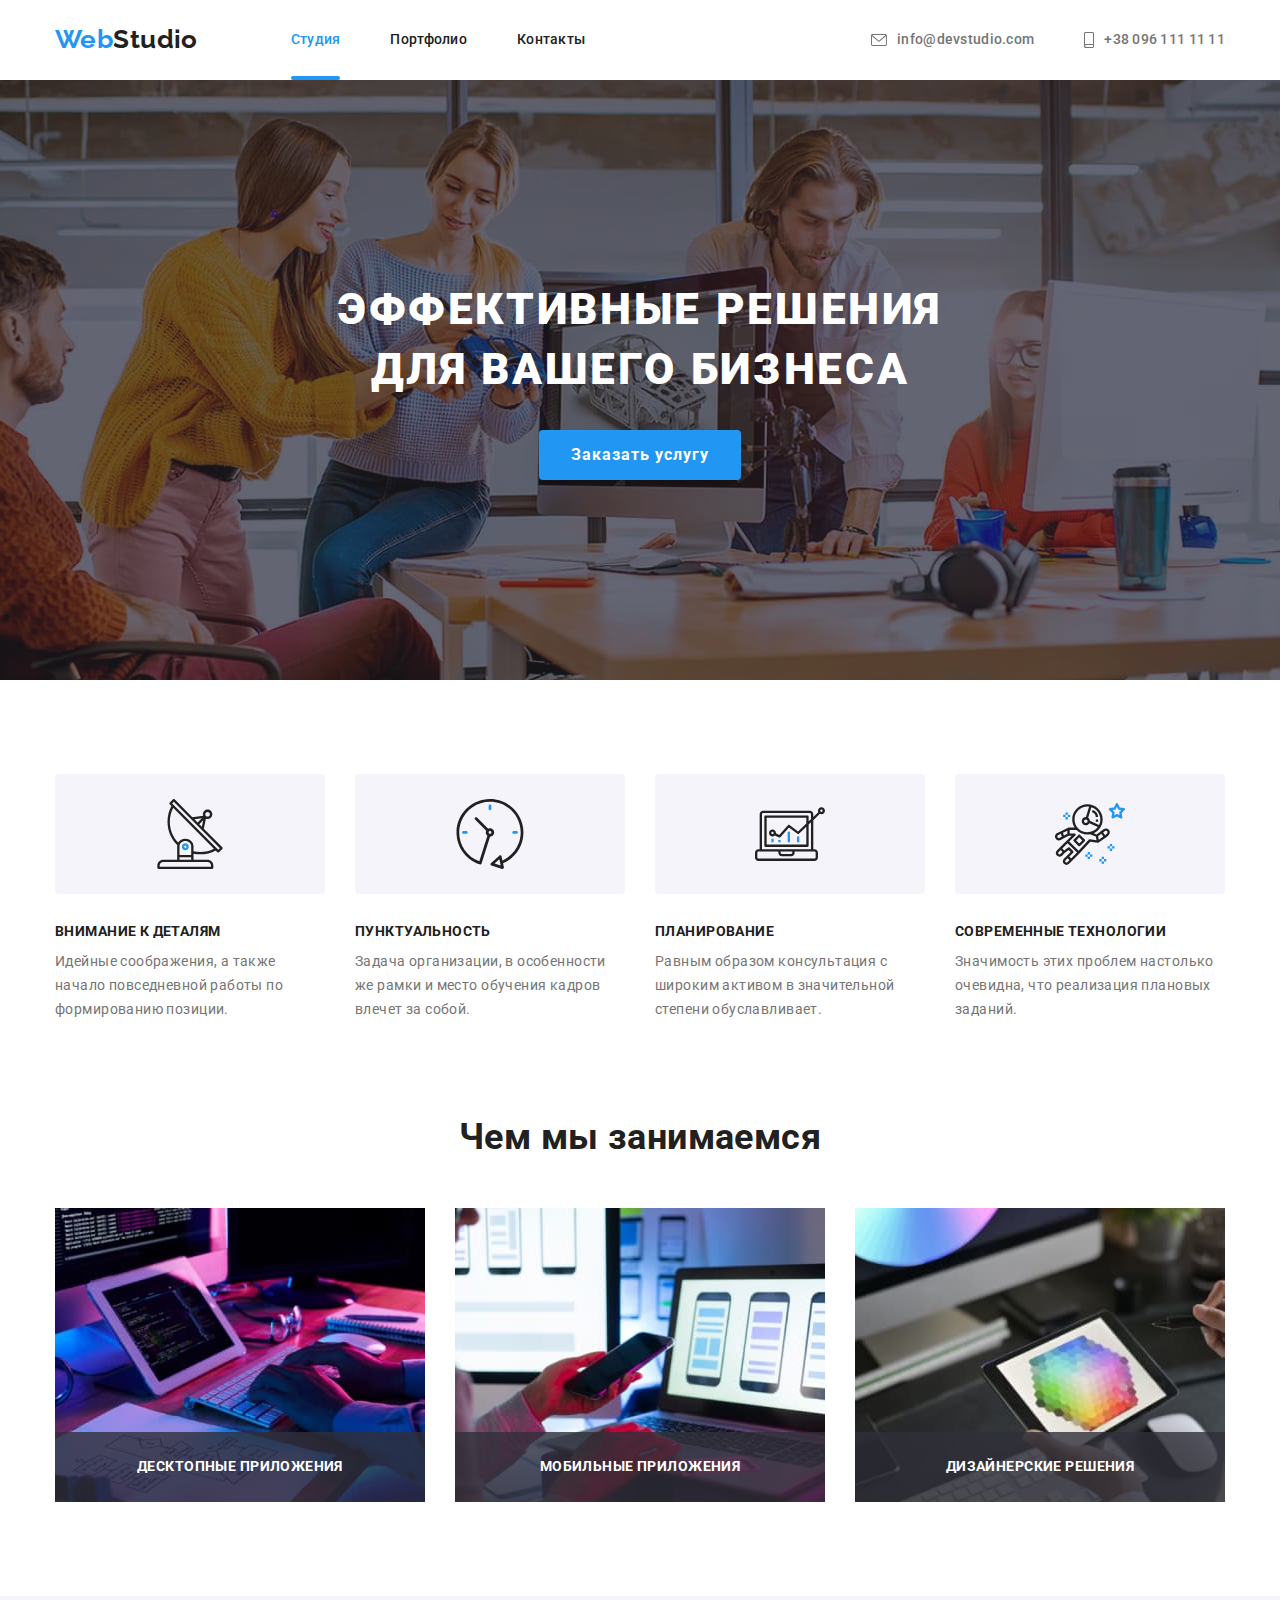
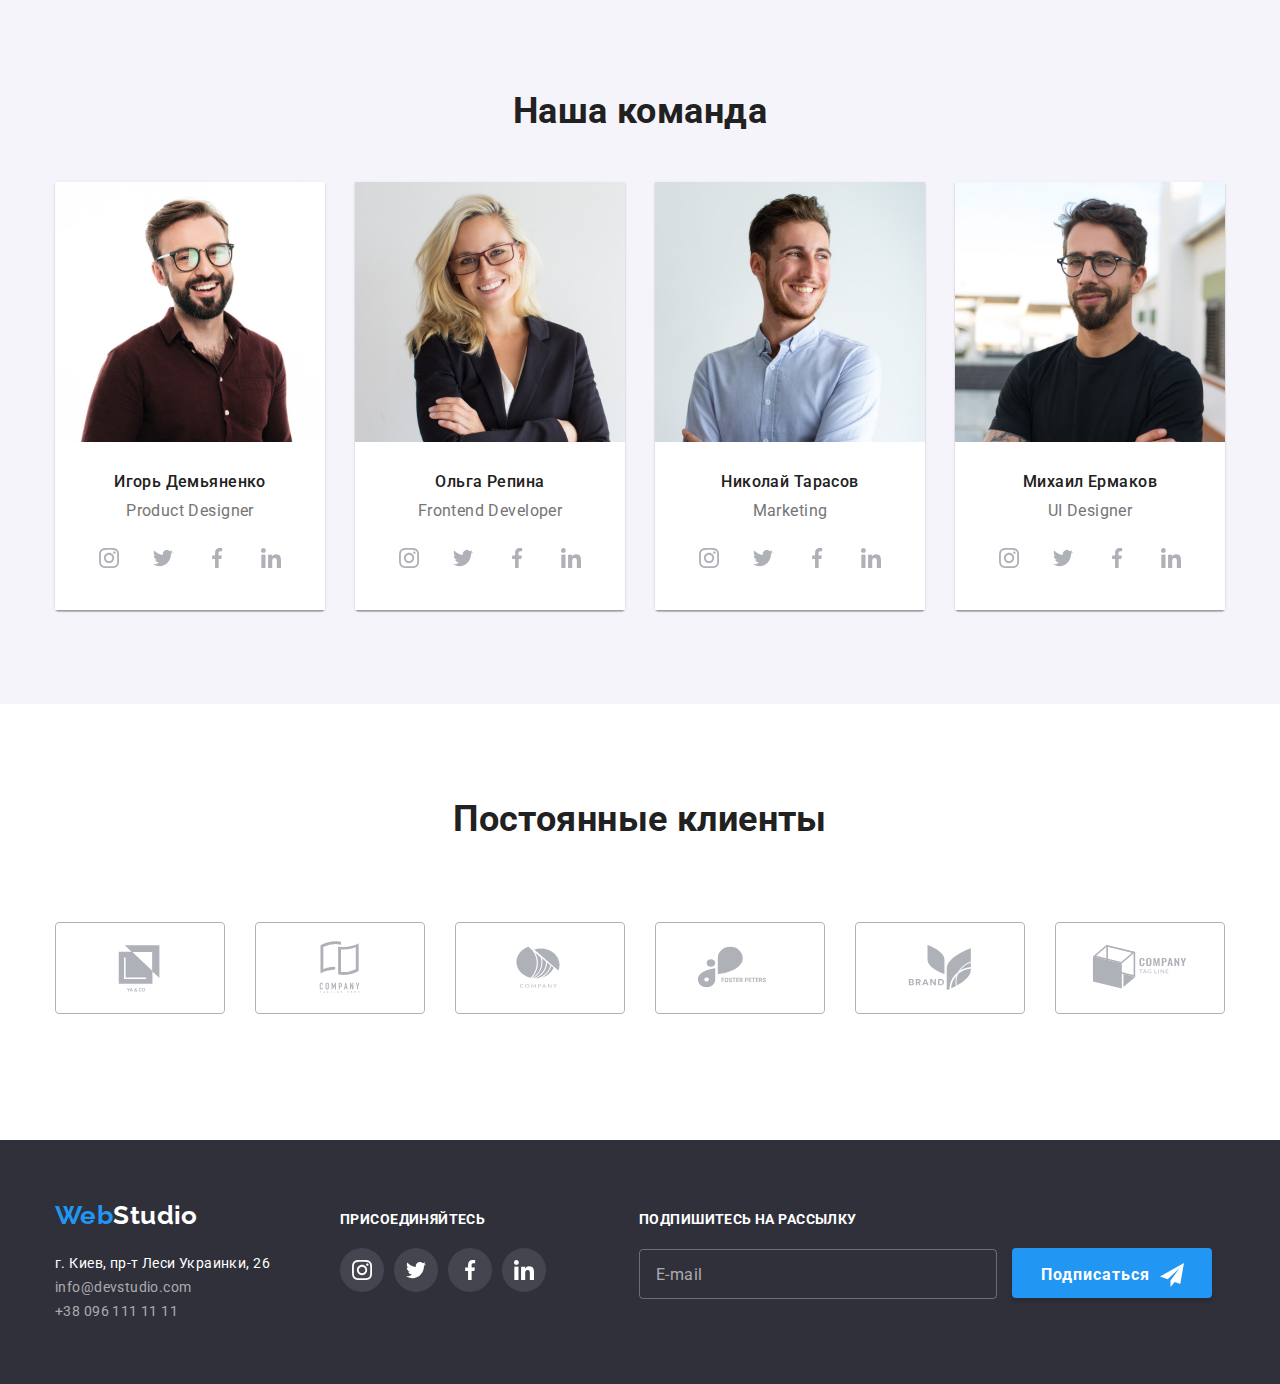
==== index.html @ dc1a28a5 "Initial commit" ====
<!DOCTYPE html>
<html lang="ru">
  <head>
    <meta charset="UTF-8" />
    <meta http-equiv="X-UA-Compatible" content="IE=edge" />
    <meta name="viewport" content="width=device-width, initial-scale=1.0" />
    <title>Главная страница WebStudio</title>
    <link rel="preconnect" href="https://fonts.googleapis.com" />
    <link rel="preconnect" href="https://fonts.gstatic.com" crossorigin />
    <link
      href="https://fonts.googleapis.com/css2?family=Raleway:wght@700&family=Roboto:wght@400;500;700;900&display=swap"
      rel="stylesheet"
    />
    <link
      rel="stylesheet"
      href="https://cdnjs.cloudflare.com/ajax/libs/modern-normalize/1.1.0/modern-normalize.min.css"
    />
    <link rel="stylesheet" href="./css/styles.css" />
  </head>

  <body>
    <!--Шапка -->
    <header class="section-header">
      <div class="container header">
        <a class="logo link header" href="./index.html" lang="en">
          Web<span class="studio" lang="en">Studio</span>
        </a>
        <nav>
          <ul class="site-nav list">
            <li class="item"><a class="link current" href="">Студия</a></li>
            <li class="item"><a class="link next" href="./portfolio.html">Портфолио</a></li>
            <li class="item"><a class="link next" href="">Контакты</a></li>
          </ul>
        </nav>
        <ul class="contacts list">
          <li class="item contacts">
            <a class="contacts link" href="malito:info@devstudio.com">
              <svg class="icon-envelope" width="16" height="12">
                <use href="./images/webstudio/symbol-defs.svg#icon-envelope"></use></svg
              >info@devstudio.com
            </a>
          </li>
          <li class="item contacts">
            <a class="contacts link" href="tel:+380961111111"
              ><svg class="icon-smartphone" width="10" height="16">
                <use href="./images/webstudio/symbol-defs.svg#icon-smartphone"></use>
              </svg>
              +38 096 111 11 11</a
            >
          </li>
        </ul>
      </div>
    </header>
    <main>
      <!--Эффективные решения для вашего бизнеса-->
      <section class="section hero">
        <h1 class="hero-title">
          Эффективные решения<br />
          для вашего бизнеса
        </h1>
        <button class="button primary" type="button" data-modal-open>Заказать услугу</button>
      </section>
      <!--Наши преимущества-->
      <section class="section benefits">
        <div class="container">
          <h2 class="title-never">Наши преимущества</h2>
          <ul class="list benefits">
            <li class="item benefits">
              <div class="icon-background">
                <svg width="70" height="70">
                  <use href="./images/webstudio/symbol-defs.svg#icon-antenna"></use>
                </svg>
              </div>
              <h3 class="title-benefits">Внимание к деталям</h3>
              <p>
                Идейные соображения, а также начало повседневной работы по формированию позиции.
              </p>
            </li>
            <li class="item benefits">
              <div class="icon-background">
                <svg width="70" height="70">
                  <use href="./images/webstudio/symbol-defs.svg#icon-clock"></use>
                </svg>
              </div>
              <h3 class="title-benefits">Пунктуальность</h3>
              <p>
                Задача организации, в особенности же рамки и место обучения кадров влечет за собой.
              </p>
            </li>
            <li class="item benefits">
              <div class="icon-background">
                <svg width="70" height="70">
                  <use href="./images/webstudio/symbol-defs.svg#icon-diagram"></use>
                </svg>
              </div>
              <h3 class="title-benefits">Планирование</h3>
              <p>
                Равным образом консультация с широким активом в значительной степени обуславливает.
              </p>
            </li>
            <li class="item benefits">
              <div class="icon-background">
                <svg width="70" height="70">
                  <use href="./images/webstudio/symbol-defs.svg#icon-astronaut"></use>
                </svg>
              </div>
              <h3 class="title-benefits">Современные технологии</h3>
              <p>Значимость этих проблем настолько очевидна, что реализация плановых заданий.</p>
            </li>
          </ul>
        </div>
      </section>
      <!--Чем мы занимаемся-->
      <section class="section work">
        <div class="container">
          <h2 class="title work">Чем мы занимаемся</h2>
          <ul class="list work">
            <li class="item work">
              <img class="image" src="./images/webstudio/work1.jpg" alt="Верстка" width="370" />
              <div class="title-thumb">
                <h3 class="title image">Десктопные приложения</h3>
              </div>
            </li>
            <li class="item work">
              <img class="image" src="./images/webstudio/work2.jpg" alt="Дизайн" width="370" />
              <div class="title-thumb">
                <h3 class="title image">Мобильные приложения</h3>
              </div>
            </li>
            <li class="item work">
              <img class="image" src="./images/webstudio/work3.jpg" alt="Оформление" width="370" />
              <div class="title-thumb">
                <h3 class="title image">Дизайнерские решения</h3>
              </div>
            </li>
          </ul>
        </div>
      </section>
      <!--Наша команда-->
      <section class="section team">
        <div class="container">
          <h2 class="title team">Наша команда</h2>
          <ul class="list team">
            <li class="item team">
              <img
                src="./images/webstudio/productd.jpg"
                class="img"
                alt="Дизайнер продукта"
                width="270"
              />
              <div class="conteiner-team">
                <h3 class="title name">Игорь Демьяненко</h3>
                <p class="text-team" lang="en">Product Designer</p>
                <ul class="social-list">
                  <li class="social-item">
                    <a href="" class="social link">
                      <svg class="social-icon" width="20" height="20">
                        <use href="./images/webstudio/symbol-defs.svg#icon-instagram"></use>
                      </svg>
                    </a>
                  </li>
                  <li class="social-item">
                    <a href="" class="social link">
                      <svg class="social-icon" width="20" height="20">
                        <use href="./images/webstudio/symbol-defs.svg#icon-twitter"></use>
                      </svg>
                    </a>
                  </li>
                  <li class="social-item">
                    <a href="" class="social link">
                      <svg class="social-icon" width="20" height="20">
                        <use href="./images/webstudio/symbol-defs.svg#icon-facebook"></use>
                      </svg>
                    </a>
                  </li>
                  <li class="social-item">
                    <a href="" class="social link">
                      <svg class="social-icon" width="20" height="20">
                        <use href="./images/webstudio/symbol-defs.svg#icon-linkedin"></use>
                      </svg>
                    </a>
                  </li>
                </ul>
              </div>
            </li>
            <li class="item team">
              <img src="./images/webstudio/frontend.jpg" class="img" alt="Фронт-енд" width="270" />
              <div class="conteiner-team">
                <h3 class="title name">Ольга Репина</h3>
                <p class="text-team" lang="en">Frontend Developer</p>
                <ul class="social-list">
                  <li class="social-item">
                    <a href="" class="social link">
                      <svg class="social-icon" width="20" height="20">
                        <use href="./images/webstudio/symbol-defs.svg#icon-instagram"></use>
                      </svg>
                    </a>
                  </li>
                  <li class="social-item">
                    <a href="" class="social link">
                      <svg class="social-icon" width="20" height="20">
                        <use href="./images/webstudio/symbol-defs.svg#icon-twitter"></use>
                      </svg>
                    </a>
                  </li>
                  <li class="social-item">
                    <a href="" class="social link">
                      <svg class="social-icon" width="20" height="20">
                        <use href="./images/webstudio/symbol-defs.svg#icon-facebook"></use>
                      </svg>
                    </a>
                  </li>
                  <li class="social-item">
                    <a href="" class="social link">
                      <svg class="social-icon" width="20" height="20">
                        <use href="./images/webstudio/symbol-defs.svg#icon-linkedin"></use>
                      </svg>
                    </a>
                  </li>
                </ul>
              </div>
            </li>
            <li class="item team">
              <img
                src="./images/webstudio/marketing.jpg"
                class="img"
                alt="Маркетолог"
                width="270"
              />
              <div class="conteiner-team">
                <h3 class="title name">Николай Тарасов</h3>
                <p class="text-team" lang="en">Marketing</p>
                <ul class="social-list">
                  <li class="social-item">
                    <a href="" class="social link">
                      <svg class="social-icon" width="20" height="20">
                        <use href="./images/webstudio/symbol-defs.svg#icon-instagram"></use>
                      </svg>
                    </a>
                  </li>
                  <li class="social-item">
                    <a href="" class="social link">
                      <svg class="social-icon" width="20" height="20">
                        <use href="./images/webstudio/symbol-defs.svg#icon-twitter"></use>
                      </svg>
                    </a>
                  </li>
                  <li class="social-item">
                    <a href="" class="social link">
                      <svg class="social-icon" width="20" height="20">
                        <use href="./images/webstudio/symbol-defs.svg#icon-facebook"></use>
                      </svg>
                    </a>
                  </li>
                  <li class="social-item">
                    <a href="" class="social link">
                      <svg class="social-icon" width="20" height="20">
                        <use href="./images/webstudio/symbol-defs.svg#icon-linkedin"></use>
                      </svg>
                    </a>
                  </li>
                </ul>
              </div>
            </li>
            <li class="item team">
              <img src="./images/webstudio/uid.jpg" class="img" alt="Дизайнер" width="270" />
              <div class="conteiner-team">
                <h3 class="title name">Михаил Ермаков</h3>
                <p class="text-team" lang="en">UI Designer</p>
                <ul class="social-list">
                  <li class="social-item">
                    <a href="" class="social link">
                      <svg class="social-icon" width="20" height="20">
                        <use href="./images/webstudio/symbol-defs.svg#icon-instagram"></use>
                      </svg>
                    </a>
                  </li>
                  <li class="social-item">
                    <a href="" class="social link">
                      <svg class="social-icon" width="20" height="20">
                        <use href="./images/webstudio/symbol-defs.svg#icon-twitter"></use>
                      </svg>
                    </a>
                  </li>
                  <li class="social-item">
                    <a href="" class="social link">
                      <svg class="social-icon" width="20" height="20">
                        <use href="./images/webstudio/symbol-defs.svg#icon-facebook"></use>
                      </svg>
                    </a>
                  </li>
                  <li class="social-item">
                    <a href="" class="social link">
                      <svg class="social-icon" width="20" height="20">
                        <use href="./images/webstudio/symbol-defs.svg#icon-linkedin"></use>
                      </svg>
                    </a>
                  </li>
                </ul>
              </div>
            </li>
          </ul>
        </div>
      </section>
      <!-- Клиенты-->
      <section class="section clients">
        <div class="container">
          <h2 class="title clients">Постоянные клиенты</h2>
          <ul class="list clients">
            <li class="item clients">
              <a href="" class="link clients">
                <svg width="106" height="60" class="icon-clients">
                  <use href="./images/webstudio/symbol-defs.svg#icon-Logo1"></use>
                </svg>
              </a>
            </li>

            <li class="item clients">
              <a href="" class="link clients">
                <svg width="106" height="60" class="icon-clients">
                  <use href="./images/webstudio/symbol-defs.svg#icon-Logo2"></use>
                </svg>
              </a>
            </li>
            <li class="item clients">
              <a href="" class="link clients">
                <svg width="106" height="60" class="icon-clients">
                  <use href="./images/webstudio/symbol-defs.svg#icon-Logo3"></use>
                </svg>
              </a>
            </li>
            <li class="item clients">
              <a href="" class="link clients">
                <svg width="106" height="60" class="icon-clients">
                  <use href="./images/webstudio/symbol-defs.svg#icon-Logo4"></use>
                </svg>
              </a>
            </li>
            <li class="item clients">
              <a href="" class="link clients">
                <svg width="106" height="60" class="icon-clients">
                  <use href="./images/webstudio/symbol-defs.svg#icon-Logo5"></use>
                </svg>
              </a>
            </li>
            <li class="item clients">
              <a href="" class="link clients">
                <svg width="106" height="60" class="icon-clients">
                  <use href="./images/webstudio/symbol-defs.svg#icon-Logo6"></use>
                </svg>
              </a>
            </li>
          </ul>
        </div>
      </section>
    </main>
    <!--Футер-->
    <footer class="section footer">
      <div class="container flex footer">
        <div>
          <a class="logo link footer" href="./index.html">
            Web<span class="studio-sup">Studio</span>
          </a>
          <address class="address">
            <ul class="contacts-sup list">
              <li>
                <a
                  class="location link"
                  href="https://bit.ly/3pXMvUd"
                  target="_blank"
                  rel="noreferrer noopener"
                  >г. Киев, пр-т Леси Украинки, 26</a
                >
              </li>
              <li>
                <a class="contacts link" href="malito:info@devstudio.com"> info@devstudio.com</a>
              </li>
              <li>
                <a class="contacts link" href="tel:+380961111111">+38 096 111 11 11</a>
              </li>
            </ul>
          </address>
        </div>
        <div class="social-link">
          <h2 class="title social">присоединяйтесь</h2>
          <ul class="social-list footer">
            <li class="social-item">
              <a href="" class="social-link-footer link">
                <svg class="social-icon" width="20" height="20">
                  <use href="./images/webstudio/symbol-defs.svg#icon-instagram"></use>
                </svg>
              </a>
            </li>
            <li class="social-item">
              <a href="" class="social-link-footer link">
                <svg class="social-icon" width="20" height="20">
                  <use href="./images/webstudio/symbol-defs.svg#icon-twitter"></use>
                </svg>
              </a>
            </li>
            <li class="social-item">
              <a href="" class="social-link-footer link">
                <svg class="social-icon" width="20" height="20">
                  <use href="./images/webstudio/symbol-defs.svg#icon-facebook"></use>
                </svg>
              </a>
            </li>
            <li class="social-item">
              <a href="" class="social-link-footer link">
                <svg class="social-icon" width="20" height="20">
                  <use href="./images/webstudio/symbol-defs.svg#icon-linkedin"></use>
                </svg>
              </a>
            </li>
          </ul>
        </div>
        <div class="footer form">
          <h2 class="title form">Подпишитесь на рассылку</h2>
          <form class="footer-form">
            <label>
              <input class="footer-input" type="email" name="email" placeholder="E-mail" />
            </label>
            <button class="footer-submit" type="submit">
              <span class="footer-button"
                >Подписаться
                <svg width="24" height="24" class="icon-footer-form">
                  <use href="./images/webstudio/symbol-defs.svg#icon-icon-send"></use>
                </svg>
              </span>
            </button>
          </form>
        </div>
      </div>
    </footer>
    <div class="backdrop is-hidden" data-modal>
      <div class="modal">
        <p></p>
        <button class="button-closed" data-modal-close type="button">
          <svg class="closed-icon" width="18" height="18">
            <use href="./images/webstudio/symbol-defs.svg#icon-close-black"></use>
          </svg>
        </button>

        <strong class="text-modal">Оставьте свои данные, мы вам перезвоним</strong>
        <form class="user-form">
          <label class="user-info" for="name">
            <span class="user-text">Имя</span>
            <input class="form-input" type="text" name="name" id="name" />
            <svg class="form-icon" width="12" height="12">
              <use href="./images/webstudio/symbol-defs.svg#icon-client"></use>
            </svg>
          </label>

          <label class="user-info" for="tel">
            <span class="user-text">Телефон</span>
            <input class="form-input" type="tel" name="tel" id="tel" />
            <svg class="form-icon" width="13" height="13">
              <use href="./images/webstudio/symbol-defs.svg#icon-tel"></use>
            </svg>
          </label>

          <label class="user-info" for="email">
            <span class="user-text">Почта</span>
            <input class="form-input" type="email" name="email" id="email" />
            <svg class="form-icon" width="15" height="12">
              <use href="./images/webstudio/symbol-defs.svg#icon-email"></use>
            </svg>
          </label>

          <label>
            <span class="user-text">Комментарий</span>
            <textarea class="textarea" name="coments" placeholder="Введите текст"></textarea>
          </label>

          <label class="form-policity-group" for="agree">
            <input
              class="checkbox visually-hidden"
              type="checkbox"
              name="checkbox"
              value="agree"
              id="agree"
            />
            <span class="custom-checkbox">
              <svg class="custom-checkbox-icon" width="16" height="15">
                <use href="./images/webstudio/symbol-defs.svg#icon-agree"></use>
              </svg>
            </span>
            <span class="form-policity-text"
              >Соглашаюсь с рассылкой и принимаю
              <a class="form-policity-terms" href="">Условия договора</a>
            </span>
          </label>
          <button class="button-submit" type="submit">Отправить</button>
        </form>
      </div>
    </div>
    <script src="./modal.js"></script>
  </body>
</html>
---- css/styles.css ----
/* цвет основного текста #757575 */
/* цвет текста вторичный в почте и телефона в хедере #757575 */
/* Эффективные решения для вашего бизнеса цвет текста #FFFFFF */

/* цвет текста чем мы занимаємся #212121 */
/* цвет текста Наша команда #212121 */

/* цвет текста футер адресс #FFFFFF */
/* цвет текста футер е-мейл и телефон color: rgba(255, 255, 255, 0.6) */
/* цвет текста ховер #2196F3 */
:root {
  --primary-text-color: #757575;
  --title-text-color: #212121;
  --accent-color: #2196f3;
  --white-color: #ffffff;
  --second-white-color: #f5f4fa;
  --timing-function: cubic-bezier(0.4, 0, 0.2, 1);
}

body {
  color: var(--primary-text-color);
  font-family: Roboto, helvetica, arial, sans-serif;
  background-color: var(--white-color);
  letter-spacing: 0.03em;
  font-size: 14px;
  line-height: 1.71;
}

h1,
h2,
h3,
h4,
h5,
h6,
p,
ul {
  margin-top: 0;
  margin-bottom: 0;
}
.container {
  width: 1200px;
  padding-left: 15px;
  padding-right: 15px;
  margin: 0 auto;
}
.section {
  padding-top: 94px;
  padding-bottom: 94px;
}
.logo.link.header {
  display: block;
  padding-top: 24px;
  padding-bottom: 25px;
}
/* позиционирование элементов хедера*/
.container.header {
  display: flex;
  align-items: center;
}
.section.hero {
  padding-top: 200px;
  padding-bottom: 200px;
  background-color: #2f303a;

  max-width: 1600px;
  height: 600px;
  margin-left: auto;
  margin-right: auto;
  background-image: linear-gradient(to right, rgba(47, 48, 58, 0.4), rgba(47, 48, 58, 0.4)),
    url('..//images/webstudio/hero.jpg');
  background-repeat: no-repeat;
  background-position: center;
  background-size: cover;

  text-align: center;
}

.section.work {
  padding-top: 0px;
}
.address {
  margin-top: 20px;
}
/*.link.contacts {
  display: inline-block;
  margin-top: 9px;
}*/
.list.filtr {
  display: flex;
  margin-bottom: 34px;
  justify-content: center;
}

.list.filtr .item-filtr + .item-filtr {
  margin-left: 8px;
}
/*Задает расположение на раздел Наши преимущества*/
.list.benefits {
  display: flex;
}
.list.benefits .item + .item {
  margin-left: 30px;
}
/*Задает размер поля для текста в Наши преимущества*/
.list.benefits .item {
  width: 270px;
}
/*Задает расположение на раздел Чем мы занимаемся*/
.list.work {
  display: flex;
}
.list.work .item + .item {
  margin-left: 30px;
}
/*======================
Заголовки картинок в Чем мы занимаемся
========================*/
.title.image {
  color: var(--white-color);
  text-transform: uppercase;
  text-align: center;
}

.title-thumb {
  width: 370px;
  height: 70px;

  background: rgba(47, 48, 58, 0.8);

  display: flex;
  justify-content: center;
  align-items: center;
  bottom: 0;
}
.title-thumb {
  position: absolute;
}
/*Задаем позицию предку для выравнивания заголовка*/
.item.work {
  position: relative;
}
.image {
  display: block;
}
/*==========================================
============================================*/
/*Задает расположение на раздел Наша команда*/
.list.team {
  display: flex;
}
.list.team .item + .item {
  margin-left: 30px;
}
/*Задает расположение в разделе Примеры работ*/
.list.post {
  display: flex;
  flex-wrap: wrap;
}
.list.post .item {
  width: 370px;
  margin-right: 30px;
  margin-bottom: 30px;
}
.list.post .item:nth-child(3n) {
  margin-right: 0px;
}
.list.post .item:nth-last-child(-n + 3) {
  margin-bottom: 0;
}
/*Задает расположение иконок в футере*/
.list.social {
  display: flex;
}

/*Позиционирование текста в карточке портфолио*/
.content {
  padding: 20px 24px;
}
.conteiner-team {
  padding-top: 30px;
  padding-bottom: 30px;
  background-color: #ffffff;
}
.img {
  display: block;
}

/*Рамка для карточек Нашей команды*/
.item.team {
  box-shadow: 0px 1px 3px rgba(0, 0, 0, 0.12), 0px 1px 1px rgba(0, 0, 0, 0.14),
    0px 2px 1px rgba(0, 0, 0, 0.2);
  border-radius: 0px 0px 4px 4px;
}
/*Размещение Иконок в Наших преимуществах*/
/*.item.benefits::before {
  display: block;
  content: '';
  height: 120px;

  margin-bottom: 30px;

  background-color: #f5f4fa;
  background-position: center;
  background-repeat: no-repeat;
  background-size: contain;
}
*/
/* Класс на цвет логотипа*/
.logo {
  color: var(--accent-color);
  font-family: Raleway, sans-serif;
  font-weight: 700;
  font-size: 26px;
  line-height: 1.19;
}

/* Класс на вторую часть логотипа header*/
.studio {
  color: var(--title-text-color);
}
/* Класс вторую часть логотипа в footer */
.studio-sup {
  color: var(--white-color);
}

/* Класс убирает точки в начале списка*/
.list {
  list-style: none;
  padding: 0;
  margin: 0;
}
/* Убирает подчеркивание у ссылок*/
.link {
  text-decoration: none;
}
.link.post {
  color: inherit;
  transition: box-shadow 250ms var(--timing-function);
}

.list.post .item:hover {
  box-shadow: 0px 1px 1px rgba(0, 0, 0, 0.12), 0px 4px 4px rgba(0, 0, 0, 0.06),
    1px 4px 6px rgba(0, 0, 0, 0.16);
}
/* ======================
========Site nav==========*/
.site-nav {
  display: flex;
  margin-left: 93px;

  font-weight: 500;
  /*font-size: 14px;*/
  line-height: 1.14;
  letter-spacing: 0.02em;
}
/*Отступ между пунктами списка в навигации 50px.кроме последнего*/
/*.site-nav .item:not(:last-child) {
  margin-right: 50px;
}*/
.site-nav .item + .item {
  margin-left: 50px;
}

.site-nav .link:hover,
.site-nav .link:focus {
  color: var(--accent-color);
}
.site-nav .link {
  display: block;
  padding-top: 32px;
  padding-bottom: 32px;

  color: var(--title-text-color);

  transition: color 250ms var(--timing-function);
}
/* Нижние подчеркивание текущей страницы*/

.link.current:after {
  content: '';

  position: absolute;
  left: 0;
  bottom: 0;

  display: block;
  width: 100%;
  height: 4px;

  background-color: var(--accent-color);
  border-radius: 2px;
}

/*Добавление эффекта на ссылки навигации*/
.site-nav .link.next {
  position: relative;
}
.link.next::after {
  content: '';

  position: absolute;
  left: 0;
  bottom: 0;

  display: block;
  width: 100%;
  height: 4px;

  background-color: var(--accent-color);
  border-radius: 2px;
  transform: scaleX(0);
  transition: transform 250ms var(--timing-function);
}
.link.next:hover::after {
  transform: scaleX(1);
}

/* Подсветка текущей страницы*/
.site-nav .link.current {
  color: var(--accent-color);
  position: relative;
}

/*============================
==============================*/
/* hero*/
.hero-title {
  /*margin-top: 0;*/
  margin-bottom: 30px;

  color: var(--white-color);
  font-weight: 900;
  font-size: 44px;
  line-height: 1.36;
  letter-spacing: 0.06em;
  text-transform: uppercase;
}

/* section */
.title {
  color: var(--title-text-color);
  font-weight: 700;
  font-size: inherit;
  line-height: 1.14;
  /*text-transform: uppercase;*/
}
.title-benefits {
  color: var(--title-text-color);
  font-weight: 700;
  font-size: inherit;
  line-height: 1.14;
  text-transform: uppercase;

  /*margin-top: 0;*/
  margin-bottom: 10px;
}
.title.social {
  color: var(--white-color);
  text-transform: uppercase;
  margin-bottom: 20px;
}

/* Класс скрывает семантический заголовок*/
.title-never {
  position: absolute;
  width: 1px;
  height: 1px;
  margin: -1px;
  border: 0;
  padding: 0;

  white-space: nowrap;
  clip-path: inset(100%);
  clip: rect(0 0 0 0);
  overflow: hidden;
}
/*.text-benefits {
  font-size: 14px;
  line-height: 1.71;
}*/
.text-team {
  font-size: 16px;
  line-height: 1.19;
  text-align: center;
}
.text-portf {
  font-size: 16px;
  line-height: 1.88;
}
.title.work,
.title.team,
.title.clients {
  margin-bottom: 50px;
  font-weight: 700;
  font-size: 36px;
  line-height: 1.17;
  text-align: center;
}
/*.title.team {
  font-weight: 700;
  font-size: 36px;
  line-height: 1.17;
  text-align: center;
}*/
.title.name {
  font-weight: 500;
  font-size: 16px;
  line-height: 1.19;
  margin-bottom: 10px;
  text-align: center;
}
.title.portf {
  font-weight: 700;
  font-size: 18px;
  line-height: 2;
  letter-spacing: 0.06em;

  margin-bottom: 4px;
}

/*Button*/
.button {
  display: inline-block;
  border: none;
  padding: 6px 22px;

  color: var(--title-text-color);
  background-color: var(--second-white-color);
  cursor: pointer;
  font-weight: 500;
  font-size: 16px;
  line-height: 1.63;
  /* text-align: center;*/
  letter-spacing: inherit;
  font-family: inherit;
  border-radius: 4px;
  /*анимация кнопки*/
  transition: background-color 250ms var(--timing-function);
}
.button:hover,
.button:focus {
  background-color: var(--accent-color);
  color: var(--white-color);
  filter: drop-shadow(0px 4px 4px rgba(0, 0, 0, 0.25));
}
.button.primary {
  min-width: 200px;

  color: var(--white-color);
  font-weight: 700;
  font-size: 16px;
  line-height: 1.88;
  align-items: center;
  text-align: center;
  letter-spacing: 0.06em;

  background-color: var(--accent-color);
  cursor: pointer;

  border-radius: 4px;
  padding: 10px 32px;
  box-shadow: 0px 4px 4px rgba(0, 0, 0, 0.15);
  /*анимация кнопки*/
  transition: background-color 250ms var(--timing-function);
}
.button.primary:hover,
.button.primary:focus {
  background-color: #188ce8;
}
/*Задает цвет выделенной кнопки фильтра*/
.list .button.current {
  background-color: #2196f3;
  color: var(--white-color);
}
/*Задают размеры кнопок фильтра*/
.button.current.all {
  min-width: 73px;
}
.button.veb {
  min-width: 128px;
}
.button.prog {
  min-width: 145px;
}
.button.dis {
  min-width: 103px;
}
.button.marc {
  min-width: 130px;
}

/* Стиль написание шрифта и цвет контактов*/
.contacts .link {
  display: flex;
  align-items: center;
  font-style: normal;
  color: inherit;
  /*var(--primary-text-color);*/
  font-weight: 500;
  font-size: 14px;
  line-height: 1.14;
  letter-spacing: 0.02em;

  padding-top: 32px;
  padding-bottom: 32px;

  color: #757575;

  transition: color 250ms var(--timing-function);
}
/*Задает контакты в линию*/

.contacts.list {
  display: flex;
  margin-left: auto;
}
/*Задает отступы сверху и снизу для контактов*/
/*.contacts.list .link {
  display: block;
  padding-top: 32px;
  padding-bottom: 32px;
}*/
.contacts .item + .item {
  margin-left: 50px;
}
.contacts-sup .link {
  color: rgba(255, 255, 255, 0.6);
  font-style: normal;
  /*font-weight: 400;
  font-size: 14px;
  line-height: 1.71;*/

  transition: color 250ms var(--timing-function);
}
.contacts .link:hover,
.contacts .link:focus {
  color: var(--accent-color);
}
.contacts-sup .link:hover,
.contacts-sup .link:focus {
  color: var(--accent-color);
}

/* Цвет текста места расположение студии*/
.location.link {
  color: var(--white-color);
  /*font-weight: 400;
  font-size: 14px;
  line-height: 1.71;*/
}
/*Border headera на странице портфолио*/
.section-header.border {
  border-bottom: 1px solid #eeeeee;
}
.border {
  border-left: 1px solid #eeeeee;
  border-right: 1px solid #eeeeee;
  border-bottom: 1px solid #eeeeee;
}
.section.team {
  background-color: var(--second-white-color);
}
/*Цвет footer*/
.section.footer {
  padding-top: 60px;
  padding-bottom: 60px;

  background-color: #2f303a;
}

.flex.footer {
  display: flex;
  align-items: baseline;
}

.social-link {
  margin-left: 70px;
  min-width: 206px;
}

/*Иконки конверта и телефона*/

.icon-envelope {
  fill: currentColor;
  margin-right: 10px;
}
.icon-smartphone {
  fill: currentColor;
  margin-right: 10px;
}
/*Иконки в наших приемуществах*/
.icon-background {
  background-color: #f5f4fa;
  display: flex;
  justify-content: center;
  align-items: center;
  width: 270px;
  height: 120px;
  margin-bottom: 30px;
  border-radius: 4px;
}

/*=======================
Иконки соц сетей в нашей команде
=================================*/
.social-list {
  display: flex;
  align-items: center;
  justify-content: center;

  margin-top: 16px;
  list-style: none;
  padding: 0;
}
.social-item:not(:last-child) {
  margin-right: 10px;
}
.social.link {
  display: flex;
  align-items: center;
  justify-content: center;

  width: 44px;
  height: 44px;
  border-radius: 50%;

  color: #afb1b8;
  background-color: var(--white-color);

  transition: background-color 250ms var(--timing-function), color 250ms var(--timing-function);
}

.social-icon {
  fill: currentColor;
}
.social.link:hover,
.social.link:focus {
  color: var(--white-color);
  background-color: #2196f3;
}

/*Иконки наши клиенты*/

.list.clients {
  display: flex;
  justify-content: center;
  padding-top: 32px;
  padding-bottom: 32px;
}
.link.clients {
  display: flex;
  align-items: center;
  justify-content: center;

  width: 170px;
  height: 92px;
  border: 1px solid #afb1b8;
  border-radius: 4px;

  color: #afb1b8;

  transition: color 250ms var(--timing-function), border-color 250ms var(--timing-function);
}
.link.clients:hover {
  border-color: #2196f3;
  color: #2196f3;
}
.icon-clients {
  fill: currentColor;
}
.item.clients {
  margin-right: 30px;
}

.item.clients:last-child {
  margin-right: 0;
}
/*Стилизация ссылок ф футере соц.сети*/

.social-list.footer {
  display: flex;
  align-items: center;
  justify-content: flex-start;

  margin-top: 16px;
  list-style: none;
  padding: 0;
}
.social-link-footer.link {
  display: flex;
  align-items: center;
  justify-content: center;
  color: var(--white-color);
  background-color: rgba(255, 255, 255, 0.1);

  width: 44px;
  height: 44px;

  border-radius: 50%;

  transition: background-color 250ms var(--timing-function);
}

.social-link-footer.link:hover,
.social-link-footer.link:focus {
  background-color: #2196f3;
}
/*===============================

          Форма футер

================================*/

.footer.form {
  margin-left: 93px;
}

.title.form {
  color: var(--white-color);
  text-transform: uppercase;
  margin-bottom: 20px;
}

.footer-input {
  width: 358px;
  height: 50px;
  padding-left: 16px;
  padding-top: 15px;
  padding-bottom: 15px;

  font-size: 16px;
  line-height: 1.25;
  letter-spacing: inherit;

  color: var(--white-color);
  background-color: transparent;

  border: 1px solid rgba(255, 255, 255, 0.3);
  drop-shadow: (0px 4px 4px rgba(0, 0, 0, 0.15));
  border-radius: 4px;
}

.footer-input::placeholder {
  color: rgba(255, 255, 255, 0.6);
}

.footer-input:hover,
.footer-input:focus {
  border-color: var(--white-color);
}

.footer-submit {
  min-width: 200px;
  height: 50px;
  margin-left: 12px;

  font-weight: 700;
  font-size: 16px;
  letter-spacing: 0.06em;
  color: var(--white-color);

  padding-bottom: 10px;

  background-color: var(--accent-color);

  cursor: pointer;

  border: none;
  border-radius: 4px;
  box-shadow: 0px 4px 4px rgba(0, 0, 0, 0.15);
}

.footer-submit:hover,
.footer-submit:focus {
  background-color: #188ce8;
}

.icon-footer-form {
  fill: currentColor;
  margin-left: 10px;
}

.footer-button {
  display: flex;
  align-items: center;
  justify-content: center;
  padding-top: 13px;
}

/*==============================
            Портфолио
================================*/

/*Добавление на карточку наших работ текста при hover*/

.post-image-thumb {
  position: relative;
  overflow: hidden;
}

.card-overlay {
  position: absolute;
  top: 0;
  left: 0;

  width: 100%;
  height: 100%;
  padding: 63px 24px;

  font-size: 18px;
  line-height: 1.55;

  color: #ffffff;
  background-color: rgba(33, 150, 243, 0.9);

  transform: translateY(100%);
  transition: transform 250ms var(--timing-function);
}
.link.post:hover .card-overlay,
.link.post:focus .card-overlay {
  transform: translateY(0%);
}
/*========================
Модальное окно===========*/

.backdrop {
  position: fixed;
  width: 100%;
  height: 100%;
  top: 0;
  left: 0;

  z-index: 1;

  background-color: rgba(0, 0, 0, 0.2);

  opacity: 1;
  transition: opacity 250ms var(--timing-function);
}

.backdrop.is-hidden {
  opacity: 0;
  pointer-events: none;
  visibility: hidden;
}
.backdrop.is-hidden .modal {
  transform: translate(-50%, -50%) scale(0.5);
}
.modal {
  position: absolute;
  top: 50%;
  left: 50%;

  width: 528px;
  /*height: 581px;*/

  padding: 40px;

  background-color: var(--white-color);

  box-shadow: 0px 1px 3px rgba(0, 0, 0, 0.12), 0px 1px 1px rgba(0, 0, 0, 0.14),
    0px 2px 1px rgba(0, 0, 0, 0.2);
  border-radius: 4px;

  transform: translate(-50%, -50%) scale(1);

  transition: transform 250ms var(--timing-function);
}

.button-closed {
  position: absolute;
  top: 8px;
  right: 8px;

  display: flex;
  align-items: center;
  width: 30px;
  height: 30px;

  cursor: pointer;

  border-radius: 50%;
  border: 1px solid rgba(0, 0, 0, 0.1);
  background-color: transparent;

  /*анимация кнопки*/
  transition: background-color 250ms var(--timing-function), fill 250ms var(--timing-function);
}
.button-closed:focus,
.button-closed:hover {
  fill: #2196f3;
}
/*==============================
       Форма в мадальном окне
================================*/

.text-modal {
  display: flex;
  justify-content: center;
  margin-bottom: 12px;

  font-weight: 700;
  font-size: 20px;
  line-height: 1.15;
  color: var(--title-text-color);
  text-align: center;
}
.user-form {
  text-align: center;
}

.user-info {
  display: block;
  position: relative;
  text-align: left;
  transition: fill 250ms var(--timing-function);
}

.user-info:hover,
.user-info:focus {
  fill: var(--accent-color);
}

.user-text {
  display: block;
  padding-bottom: 4px;
  text-align: left;

  font-size: 12px;
  line-height: 1.17;
  letter-spacing: 0.01em;
}

.form-input {
  width: 100%;
  height: 40px;
  outline: none;

  padding-left: 42px;
  padding-top: 12px;
  padding-bottom: 12px;

  border: 1px solid rgba(33, 33, 33, 0.2);
  border-radius: 4px;

  margin-bottom: 10px;
  transition: border-color 250ms var(--timing-function);
}

.form-input:focus,
.form-input:hover {
  border-color: var(--accent-color);
}
.form-icon {
  position: absolute;
  top: 32px;
  left: 15px;
}

.textarea {
  display: block;
  width: 100%;
  min-height: 120px;
  margin-bottom: 20px;

  padding-left: 16px;
  padding-top: 12px;

  resize: none;
  outline: none;

  font-size: 12px;
  line-height: 1.17;
  letter-spacing: 0.01em;

  border-radius: 4px;
  border: 1px solid rgba(33, 33, 33, 0.2);

  transition: border-color 250ms var(--timing-function);
}
.textarea:hover,
.textarea:focus {
  border-color: var(--accent-color);
}
.textarea::placeholder {
  font-size: 14px;
  line-height: 1.14;
  letter-spacing: 0.01em;
  color: rgba(117, 117, 117, 0.5);
}

.textarea:focus,
.textarea:hover {
  border-color: var(--accent-color);
}

.form-policity-group {
  display: flex;
  align-items: center;
  padding-left: 12px;
}

.visually-hidden {
  position: absolute;
  white-space: nowrap;
  width: 1px;
  height: 1px;
  overflow: hidden;
  border: 0;
  padding: 0;
  clip: rect(0 0 0 0);
  clip-path: inset(50%);
  margin: -1px;
}
.custom-checkbox {
  width: 16px;
  height: 15px;
  display: flex;
  align-items: center;
  justify-content: center;
  margin-right: 7px;

  outline: 2px solid var(--title-text-color);
  outline-offset: -2px;
  border-radius: 2px;

  background-color: transparent;
  transition: background-color 250ms var(--timing-function);
}

.checkbox:checked + .custom-checkbox {
  background-color: var(--accent-color);
  outline: transparent;
}
.custom-checkbox-icon {
  opacity: 0;
  fill: var(--white-color);

  transition: opacity 250ms var(--timing-function);
}
.checkbox:checked + .custom-checkbox .custom-checkbox-icon {
  opacity: 1;
}

.form-policity-terms {
  color: var(--accent-color);
}
.button-submit {
  min-width: 200px;
  margin-top: 30px;
  padding-top: 10px;
  padding-bottom: 10px;

  font-weight: 700;
  font-size: 16px;
  line-height: 1.88;
  letter-spacing: 0.06em;
  text-align: center;
  color: var(--white-color);

  background-color: var(--accent-color);

  border: none;
  cursor: pointer;

  box-shadow: 0px 4px 4px rgba(0, 0, 0, 0.15);
  border-radius: 4px;

  /*анимация кнопки*/
  transition: background-color 250ms var(--timing-function);
}

.button-submit:hover,
.button-submit:focus {
  background-color: #188ce8;
}
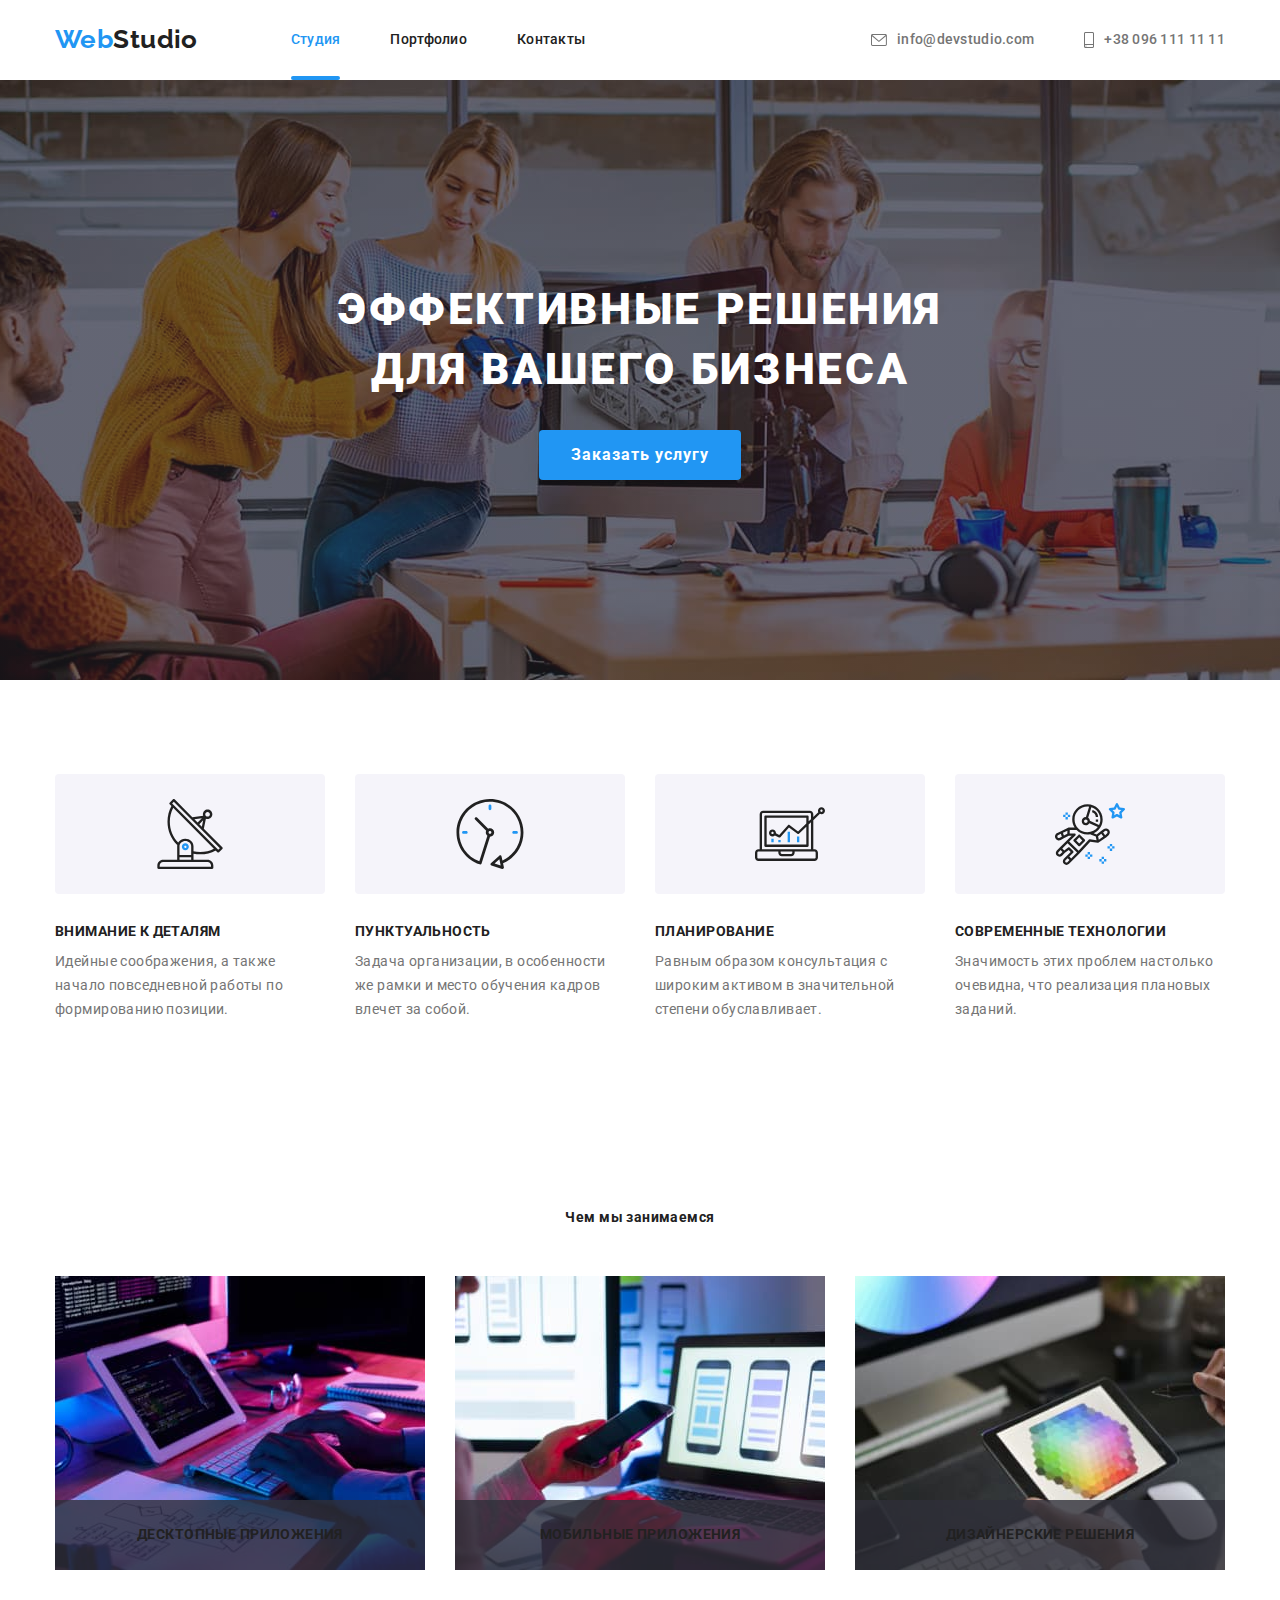
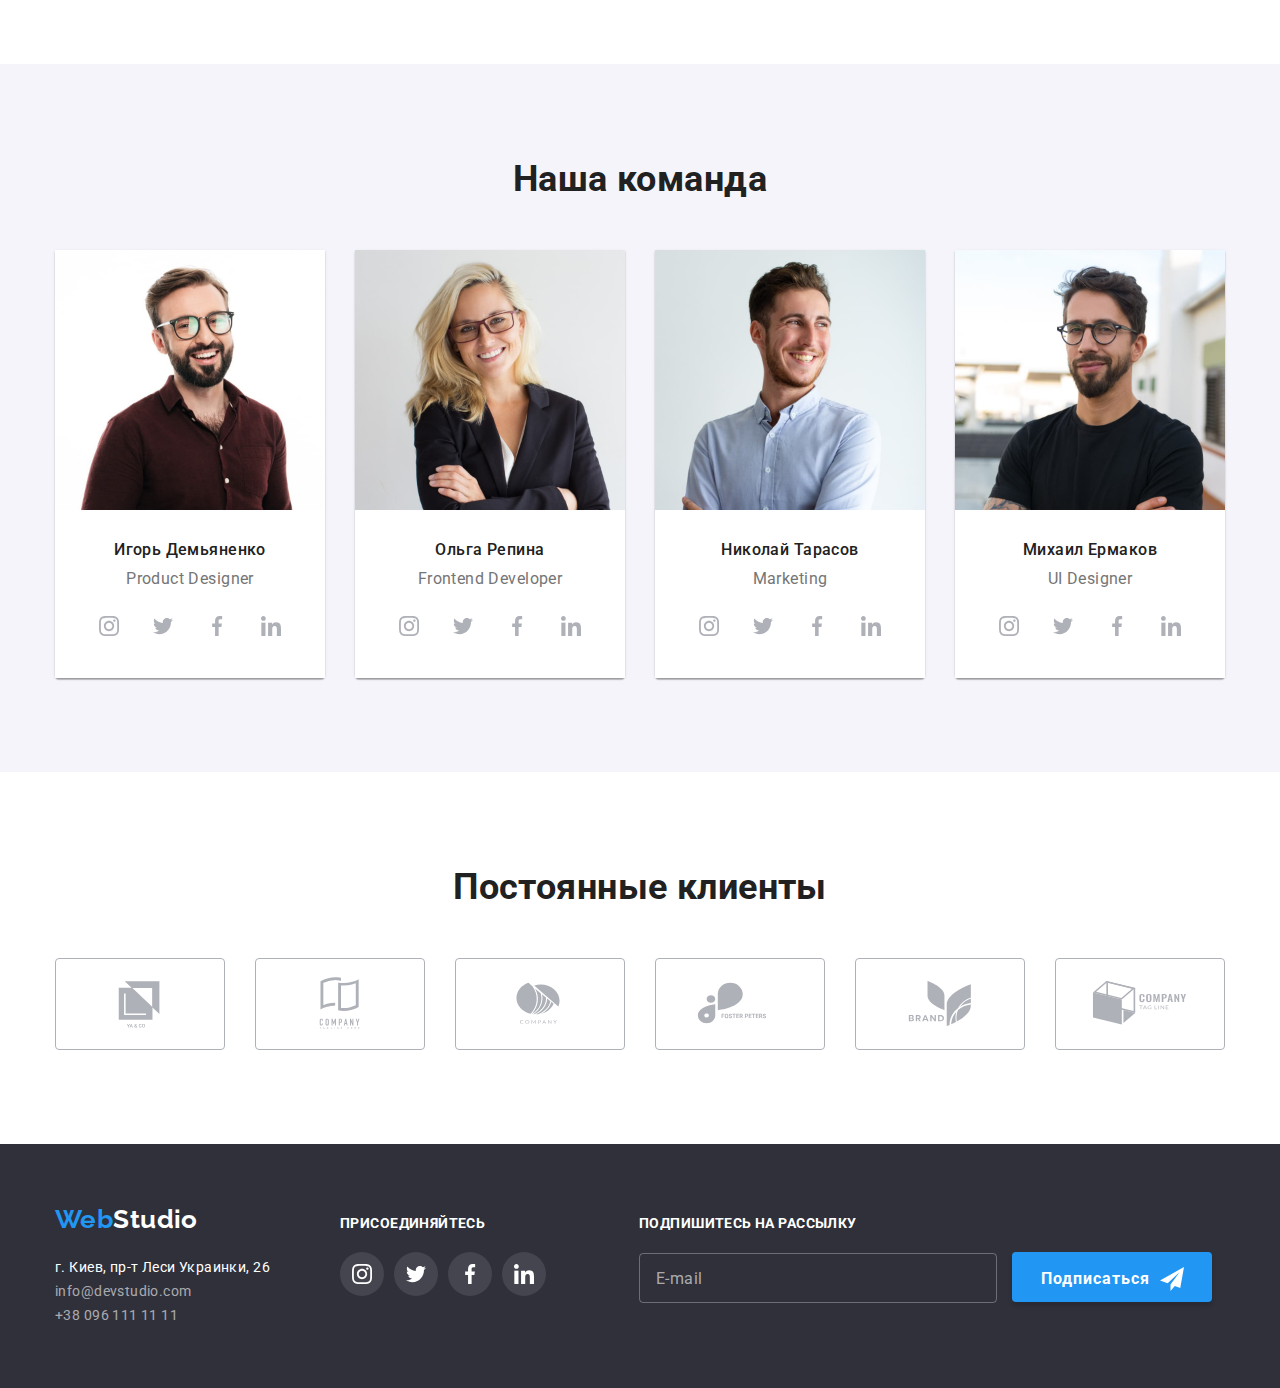
==== commit d4033c18: "Сделан Хедер, контакты и навигация" ====
--- a/index.html
+++ b/index.html
@@ -16,6 +16,7 @@
       href="https://cdnjs.cloudflare.com/ajax/libs/modern-normalize/1.1.0/modern-normalize.min.css"
     />
     <link rel="stylesheet" href="./css/styles.css" />
+    <link rel="stylesheet" href="./css/main.min.css" />
   </head>
 
   <body>
@@ -61,76 +62,91 @@
         <button class="button primary" type="button" data-modal-open>Заказать услугу</button>
       </section>
       <!--Наши преимущества-->
-      <section class="section benefits">
-        <div class="container">
-          <h2 class="title-never">Наши преимущества</h2>
-          <ul class="list benefits">
-            <li class="item benefits">
-              <div class="icon-background">
+      <section class="benefits-section section">
+        <div class="benefits-container container">
+          <h2 class="benefits__title never">Наши преимущества</h2>
+          <ul class="benefits__list list">
+            <li class="benefits__item">
+              <div class="benefits__icon">
                 <svg width="70" height="70">
                   <use href="./images/webstudio/symbol-defs.svg#icon-antenna"></use>
                 </svg>
               </div>
-              <h3 class="title-benefits">Внимание к деталям</h3>
+              <h3 class="benefits__title">Внимание к деталям</h3>
               <p>
                 Идейные соображения, а также начало повседневной работы по формированию позиции.
               </p>
             </li>
-            <li class="item benefits">
-              <div class="icon-background">
+            <li class="benefits__item">
+              <div class="benefits__icon">
                 <svg width="70" height="70">
                   <use href="./images/webstudio/symbol-defs.svg#icon-clock"></use>
                 </svg>
               </div>
-              <h3 class="title-benefits">Пунктуальность</h3>
+              <h3 class="benefits__title">Пунктуальность</h3>
               <p>
                 Задача организации, в особенности же рамки и место обучения кадров влечет за собой.
               </p>
             </li>
-            <li class="item benefits">
-              <div class="icon-background">
+            <li class="benefits__item">
+              <div class="benefits__icon">
                 <svg width="70" height="70">
                   <use href="./images/webstudio/symbol-defs.svg#icon-diagram"></use>
                 </svg>
               </div>
-              <h3 class="title-benefits">Планирование</h3>
+              <h3 class="benefits__title">Планирование</h3>
               <p>
                 Равным образом консультация с широким активом в значительной степени обуславливает.
               </p>
             </li>
-            <li class="item benefits">
-              <div class="icon-background">
+            <li class="benefits__item">
+              <div class="benefits__icon">
                 <svg width="70" height="70">
                   <use href="./images/webstudio/symbol-defs.svg#icon-astronaut"></use>
                 </svg>
               </div>
-              <h3 class="title-benefits">Современные технологии</h3>
+              <h3 class="benefits__title">Современные технологии</h3>
               <p>Значимость этих проблем настолько очевидна, что реализация плановых заданий.</p>
             </li>
           </ul>
         </div>
       </section>
       <!--Чем мы занимаемся-->
-      <section class="section work">
-        <div class="container">
-          <h2 class="title work">Чем мы занимаемся</h2>
-          <ul class="list work">
-            <li class="item work">
-              <img class="image" src="./images/webstudio/work1.jpg" alt="Верстка" width="370" />
-              <div class="title-thumb">
-                <h3 class="title image">Десктопные приложения</h3>
-              </div>
-            </li>
-            <li class="item work">
-              <img class="image" src="./images/webstudio/work2.jpg" alt="Дизайн" width="370" />
-              <div class="title-thumb">
-                <h3 class="title image">Мобильные приложения</h3>
-              </div>
-            </li>
-            <li class="item work">
-              <img class="image" src="./images/webstudio/work3.jpg" alt="Оформление" width="370" />
-              <div class="title-thumb">
-                <h3 class="title image">Дизайнерские решения</h3>
+      <section class="work-section section">
+        <div class="work-container container">
+          <h2 class="work__title title">Чем мы занимаемся</h2>
+          <ul class="work__list list">
+            <li class="work__item">
+              <img
+                class="work__image"
+                src="./images/webstudio/work1.jpg"
+                alt="Верстка"
+                width="370"
+              />
+              <div class="work__thumb">
+                <h3 class="work__title-image title">Десктопные приложения</h3>
+              </div>
+            </li>
+            <li class="work__item">
+              <img
+                class="work__image"
+                src="./images/webstudio/work2.jpg"
+                alt="Дизайн"
+                width="370"
+              />
+              <div class="work__thumb">
+                <h3 class="work__title-image title">Мобильные приложения</h3>
+              </div>
+            </li>
+            <li class="work__item">
+              <img
+                class="work__image"
+                src="./images/webstudio/work3.jpg"
+                alt="Оформление"
+                width="370"
+              />
+              <div class="work__thumb">
+                <h3 class="work__title-image title">Дизайнерские решения</h3>
               </div>
             </li>
           </ul>
@@ -303,49 +319,48 @@
         </div>
       </section>
       <!-- Клиенты-->
-      <section class="section clients">
-        <div class="container">
-          <h2 class="title clients">Постоянные клиенты</h2>
-          <ul class="list clients">
-            <li class="item clients">
-              <a href="" class="link clients">
-                <svg width="106" height="60" class="icon-clients">
+      <section class="clients-section section">
+        <div class="clients-container container">
+          <h2 class="clients__title title">Постоянные клиенты</h2>
+          <ul class="clients__list list">
+            <li class="clients__item">
+              <a href="" class="clients__link">
+                <svg width="106" height="60" class="clients__icon">
                   <use href="./images/webstudio/symbol-defs.svg#icon-Logo1"></use>
                 </svg>
               </a>
             </li>
-
-            <li class="item clients">
-              <a href="" class="link clients">
-                <svg width="106" height="60" class="icon-clients">
+            <li class="clients__item">
+              <a href="" class="clients__link">
+                <svg width="106" height="60" class="clients__icon">
                   <use href="./images/webstudio/symbol-defs.svg#icon-Logo2"></use>
                 </svg>
               </a>
             </li>
-            <li class="item clients">
-              <a href="" class="link clients">
-                <svg width="106" height="60" class="icon-clients">
+            <li class="clients__item">
+              <a href="" class="clients__link">
+                <svg width="106" height="60" class="clients__icon">
                   <use href="./images/webstudio/symbol-defs.svg#icon-Logo3"></use>
                 </svg>
               </a>
             </li>
-            <li class="item clients">
-              <a href="" class="link clients">
-                <svg width="106" height="60" class="icon-clients">
+            <li class="clients__item">
+              <a href="" class="clients__link">
+                <svg width="106" height="60" class="clients__icon">
                   <use href="./images/webstudio/symbol-defs.svg#icon-Logo4"></use>
                 </svg>
               </a>
             </li>
-            <li class="item clients">
-              <a href="" class="link clients">
-                <svg width="106" height="60" class="icon-clients">
+            <li class="clients__item">
+              <a href="" class="clients__link">
+                <svg width="106" height="60" class="clients__icon">
                   <use href="./images/webstudio/symbol-defs.svg#icon-Logo5"></use>
                 </svg>
               </a>
             </li>
-            <li class="item clients">
-              <a href="" class="link clients">
-                <svg width="106" height="60" class="icon-clients">
+            <li class="clients__item">
+              <a href="" class="clients__link">
+                <svg width="106" height="60" class="clients__icon">
                   <use href="./images/webstudio/symbol-defs.svg#icon-Logo6"></use>
                 </svg>
               </a>
@@ -356,7 +371,7 @@
     </main>
     <!--Футер-->
     <footer class="section footer">
-      <div class="container flex footer">
+      <div class="container footer flex">
         <div>
           <a class="logo link footer" href="./index.html">
             Web<span class="studio-sup">Studio</span>
--- a/css/styles.css
+++ b/css/styles.css
@@ -15,58 +15,45 @@
   --white-color: #ffffff;
   --second-white-color: #f5f4fa;
   --timing-function: cubic-bezier(0.4, 0, 0.2, 1);
-}
-
-body {
-  color: var(--primary-text-color);
-  font-family: Roboto, helvetica, arial, sans-serif;
-  background-color: var(--white-color);
-  letter-spacing: 0.03em;
-  font-size: 14px;
-  line-height: 1.71;
-}
-
-h1,
-h2,
-h3,
-h4,
-h5,
-h6,
-p,
-ul {
-  margin-top: 0;
-  margin-bottom: 0;
-}
-.container {
-  width: 1200px;
-  padding-left: 15px;
-  padding-right: 15px;
-  margin: 0 auto;
-}
-.section {
-  padding-top: 94px;
-  padding-bottom: 94px;
-}
+  --gradient: rgba(47, 48, 58, 0.4);
+  --work-thumb-background: rgba(47, 48, 58, 0.8);
+  --button-primary-hover-color: #188ce8;
+  --contacts-sup-color: rgba(255, 255, 255, 0.6);
+  --social-link-footer-color: rgba(255, 255, 255, 0.1);
+  --header-border-color: #eeeeee;
+  --footer-color: #2f303a;
+  --hero-color: #2f303a;
+  --grey-color: #afb1b8;
+  --border-input-color: rgba(255, 255, 255, 0.3);
+  --shadow-input-color: rgba(0, 0, 0, 0.15);
+  --footer-input-placeholder-color: rgba(255, 255, 255, 0.6);
+  --card-overlay-color: rgba(33, 150, 243, 0.9);
+  --backdrop-color: rgba(0, 0, 0, 0.2);
+  --button-closed-border-color: rgba(0, 0, 0, 0.1);
+  --form-input-border-color: rgba(33, 33, 33, 0.2);
+  --textarea-placeholder-color: rgba(117, 117, 117, 0.5);
+  --button-submit-shadow-color: rgba(0, 0, 0, 0.15);
+  --primary-font-family: Roboto;
+  --logo-font-family: Raleway;
+  --secondary-font-family: helvetica;
+  --arial-font-family: arial;
+}
+
 .logo.link.header {
   display: block;
   padding-top: 24px;
   padding-bottom: 25px;
 }
-/* позиционирование элементов хедера*/
-.container.header {
-  display: flex;
-  align-items: center;
-}
 .section.hero {
   padding-top: 200px;
   padding-bottom: 200px;
-  background-color: #2f303a;
+  background-color: var(--hero-color);
 
   max-width: 1600px;
   height: 600px;
   margin-left: auto;
   margin-right: auto;
-  background-image: linear-gradient(to right, rgba(47, 48, 58, 0.4), rgba(47, 48, 58, 0.4)),
+  background-image: linear-gradient(to right, var(--gradient), var(--gradient)),
     url('..//images/webstudio/hero.jpg');
   background-repeat: no-repeat;
   background-position: center;
@@ -75,16 +62,12 @@
   text-align: center;
 }
 
-.section.work {
+.work-section {
   padding-top: 0px;
 }
 .address {
   margin-top: 20px;
 }
-/*.link.contacts {
-  display: inline-block;
-  margin-top: 9px;
-}*/
 .list.filtr {
   display: flex;
   margin-bottom: 34px;
@@ -95,51 +78,52 @@
   margin-left: 8px;
 }
 /*Задает расположение на раздел Наши преимущества*/
-.list.benefits {
-  display: flex;
-}
-.list.benefits .item + .item {
+.benefits__list {
+  display: flex;
+}
+.benefits__list .benefits__item + .benefits__item {
   margin-left: 30px;
 }
 /*Задает размер поля для текста в Наши преимущества*/
-.list.benefits .item {
+.benefits__list .benefits__item {
   width: 270px;
 }
 /*Задает расположение на раздел Чем мы занимаемся*/
-.list.work {
-  display: flex;
-}
-.list.work .item + .item {
+.work__list {
+  display: flex;
+}
+.work__list .work__item + .work__item {
   margin-left: 30px;
 }
 /*======================
 Заголовки картинок в Чем мы занимаемся
 ========================*/
-.title.image {
+.work__title-image {
   color: var(--white-color);
   text-transform: uppercase;
   text-align: center;
 }
 
-.title-thumb {
+.work__thumb {
   width: 370px;
   height: 70px;
 
-  background: rgba(47, 48, 58, 0.8);
+  background: var(--work-thumb-background);
 
   display: flex;
   justify-content: center;
   align-items: center;
   bottom: 0;
 }
-.title-thumb {
+.work__thumb {
   position: absolute;
 }
 /*Задаем позицию предку для выравнивания заголовка*/
-.item.work {
+.work__item {
   position: relative;
 }
-.image {
+
+.work__image {
   display: block;
 }
 /*==========================================
@@ -179,7 +163,7 @@
 .conteiner-team {
   padding-top: 30px;
   padding-bottom: 30px;
-  background-color: #ffffff;
+  background-color: var(--white-color);
 }
 .img {
   display: block;
@@ -191,24 +175,10 @@
     0px 2px 1px rgba(0, 0, 0, 0.2);
   border-radius: 0px 0px 4px 4px;
 }
-/*Размещение Иконок в Наших преимуществах*/
-/*.item.benefits::before {
-  display: block;
-  content: '';
-  height: 120px;
-
-  margin-bottom: 30px;
-
-  background-color: #f5f4fa;
-  background-position: center;
-  background-repeat: no-repeat;
-  background-size: contain;
-}
-*/
 /* Класс на цвет логотипа*/
 .logo {
   color: var(--accent-color);
-  font-family: Raleway, sans-serif;
+  font-family: var(--logo-font-family), sans-serif;
   font-weight: 700;
   font-size: 26px;
   line-height: 1.19;
@@ -223,16 +193,6 @@
   color: var(--white-color);
 }
 
-/* Класс убирает точки в начале списка*/
-.list {
-  list-style: none;
-  padding: 0;
-  margin: 0;
-}
-/* Убирает подчеркивание у ссылок*/
-.link {
-  text-decoration: none;
-}
 .link.post {
   color: inherit;
   transition: box-shadow 250ms var(--timing-function);
@@ -242,85 +202,6 @@
   box-shadow: 0px 1px 1px rgba(0, 0, 0, 0.12), 0px 4px 4px rgba(0, 0, 0, 0.06),
     1px 4px 6px rgba(0, 0, 0, 0.16);
 }
-/* ======================
-========Site nav==========*/
-.site-nav {
-  display: flex;
-  margin-left: 93px;
-
-  font-weight: 500;
-  /*font-size: 14px;*/
-  line-height: 1.14;
-  letter-spacing: 0.02em;
-}
-/*Отступ между пунктами списка в навигации 50px.кроме последнего*/
-/*.site-nav .item:not(:last-child) {
-  margin-right: 50px;
-}*/
-.site-nav .item + .item {
-  margin-left: 50px;
-}
-
-.site-nav .link:hover,
-.site-nav .link:focus {
-  color: var(--accent-color);
-}
-.site-nav .link {
-  display: block;
-  padding-top: 32px;
-  padding-bottom: 32px;
-
-  color: var(--title-text-color);
-
-  transition: color 250ms var(--timing-function);
-}
-/* Нижние подчеркивание текущей страницы*/
-
-.link.current:after {
-  content: '';
-
-  position: absolute;
-  left: 0;
-  bottom: 0;
-
-  display: block;
-  width: 100%;
-  height: 4px;
-
-  background-color: var(--accent-color);
-  border-radius: 2px;
-}
-
-/*Добавление эффекта на ссылки навигации*/
-.site-nav .link.next {
-  position: relative;
-}
-.link.next::after {
-  content: '';
-
-  position: absolute;
-  left: 0;
-  bottom: 0;
-
-  display: block;
-  width: 100%;
-  height: 4px;
-
-  background-color: var(--accent-color);
-  border-radius: 2px;
-  transform: scaleX(0);
-  transition: transform 250ms var(--timing-function);
-}
-.link.next:hover::after {
-  transform: scaleX(1);
-}
-
-/* Подсветка текущей страницы*/
-.site-nav .link.current {
-  color: var(--accent-color);
-  position: relative;
-}
-
 /*============================
 ==============================*/
 /* hero*/
@@ -337,14 +218,8 @@
 }
 
 /* section */
-.title {
-  color: var(--title-text-color);
-  font-weight: 700;
-  font-size: inherit;
-  line-height: 1.14;
-  /*text-transform: uppercase;*/
-}
-.title-benefits {
+
+.benefits__title {
   color: var(--title-text-color);
   font-weight: 700;
   font-size: inherit;
@@ -361,6 +236,19 @@
 }
 
 /* Класс скрывает семантический заголовок*/
+.benefits__title.never {
+  position: absolute;
+  width: 1px;
+  height: 1px;
+  margin: -1px;
+  border: 0;
+  padding: 0;
+
+  white-space: nowrap;
+  clip-path: inset(100%);
+  clip: rect(0 0 0 0);
+  overflow: hidden;
+}
 .title-never {
   position: absolute;
   width: 1px;
@@ -387,9 +275,15 @@
   font-size: 16px;
   line-height: 1.88;
 }
-.title.work,
-.title.team,
-.title.clients {
+.title.team {
+  margin-bottom: 50px;
+  font-weight: 700;
+  font-size: 36px;
+  line-height: 1.17;
+  text-align: center;
+}
+
+.work__title {
   margin-bottom: 50px;
   font-weight: 700;
   font-size: 36px;
@@ -465,132 +359,34 @@
 }
 .button.primary:hover,
 .button.primary:focus {
-  background-color: #188ce8;
+  background-color: var(--button-primary-hover-color);
 }
 /*Задает цвет выделенной кнопки фильтра*/
 .list .button.current {
-  background-color: #2196f3;
-  color: var(--white-color);
-}
-/*Задают размеры кнопок фильтра*/
-.button.current.all {
-  min-width: 73px;
-}
-.button.veb {
-  min-width: 128px;
-}
-.button.prog {
-  min-width: 145px;
-}
-.button.dis {
-  min-width: 103px;
-}
-.button.marc {
-  min-width: 130px;
-}
-
-/* Стиль написание шрифта и цвет контактов*/
-.contacts .link {
-  display: flex;
-  align-items: center;
-  font-style: normal;
-  color: inherit;
-  /*var(--primary-text-color);*/
-  font-weight: 500;
-  font-size: 14px;
-  line-height: 1.14;
-  letter-spacing: 0.02em;
-
-  padding-top: 32px;
-  padding-bottom: 32px;
-
-  color: #757575;
-
-  transition: color 250ms var(--timing-function);
-}
-/*Задает контакты в линию*/
-
-.contacts.list {
-  display: flex;
-  margin-left: auto;
-}
-/*Задает отступы сверху и снизу для контактов*/
-/*.contacts.list .link {
-  display: block;
-  padding-top: 32px;
-  padding-bottom: 32px;
-}*/
-.contacts .item + .item {
-  margin-left: 50px;
-}
-.contacts-sup .link {
-  color: rgba(255, 255, 255, 0.6);
-  font-style: normal;
-  /*font-weight: 400;
-  font-size: 14px;
-  line-height: 1.71;*/
-
-  transition: color 250ms var(--timing-function);
-}
-.contacts .link:hover,
-.contacts .link:focus {
-  color: var(--accent-color);
-}
-.contacts-sup .link:hover,
-.contacts-sup .link:focus {
-  color: var(--accent-color);
-}
-
-/* Цвет текста места расположение студии*/
-.location.link {
-  color: var(--white-color);
-  /*font-weight: 400;
-  font-size: 14px;
-  line-height: 1.71;*/
-}
+  background-color: var(--accent-color);
+  color: var(--white-color);
+}
+
 /*Border headera на странице портфолио*/
 .section-header.border {
-  border-bottom: 1px solid #eeeeee;
+  border-bottom: 1px solid var(--header-border-color);
 }
 .border {
-  border-left: 1px solid #eeeeee;
-  border-right: 1px solid #eeeeee;
-  border-bottom: 1px solid #eeeeee;
+  border-left: 1px solid var(--header-border-color);
+  border-right: 1px solid var(--header-border-color);
+  border-bottom: 1px solid var(--header-border-color);
 }
 .section.team {
   background-color: var(--second-white-color);
 }
-/*Цвет footer*/
-.section.footer {
-  padding-top: 60px;
-  padding-bottom: 60px;
-
-  background-color: #2f303a;
-}
-
-.flex.footer {
-  display: flex;
-  align-items: baseline;
-}
-
 .social-link {
   margin-left: 70px;
   min-width: 206px;
 }
 
-/*Иконки конверта и телефона*/
-
-.icon-envelope {
-  fill: currentColor;
-  margin-right: 10px;
-}
-.icon-smartphone {
-  fill: currentColor;
-  margin-right: 10px;
-}
 /*Иконки в наших приемуществах*/
-.icon-background {
-  background-color: #f5f4fa;
+.benefits__icon {
+  background-color: var(--second-white-color);
   display: flex;
   justify-content: center;
   align-items: center;
@@ -624,7 +420,7 @@
   height: 44px;
   border-radius: 50%;
 
-  color: #afb1b8;
+  color: var(--grey-color);
   background-color: var(--white-color);
 
   transition: background-color 250ms var(--timing-function), color 250ms var(--timing-function);
@@ -636,43 +432,43 @@
 .social.link:hover,
 .social.link:focus {
   color: var(--white-color);
-  background-color: #2196f3;
+  background-color: var(--accent-color);
 }
 
 /*Иконки наши клиенты*/
 
-.list.clients {
+.clients__list {
   display: flex;
   justify-content: center;
   padding-top: 32px;
   padding-bottom: 32px;
 }
-.link.clients {
+.clients__link {
   display: flex;
   align-items: center;
   justify-content: center;
 
   width: 170px;
   height: 92px;
-  border: 1px solid #afb1b8;
-  border-radius: 4px;
-
-  color: #afb1b8;
+  border: 1px solid var(--grey-color);
+  border-radius: 4px;
+
+  color: var(--grey-color);
 
   transition: color 250ms var(--timing-function), border-color 250ms var(--timing-function);
 }
-.link.clients:hover {
-  border-color: #2196f3;
-  color: #2196f3;
-}
-.icon-clients {
+.clients__link:hover {
+  border-color: var(--accent-color);
+  color: var(--accent-color);
+}
+.clients__icon {
   fill: currentColor;
 }
-.item.clients {
+.clients__item {
   margin-right: 30px;
 }
 
-.item.clients:last-child {
+.clients__item:last-child {
   margin-right: 0;
 }
 /*Стилизация ссылок ф футере соц.сети*/
@@ -691,7 +487,7 @@
   align-items: center;
   justify-content: center;
   color: var(--white-color);
-  background-color: rgba(255, 255, 255, 0.1);
+  background-color: var(--social-link-footer-color);
 
   width: 44px;
   height: 44px;
@@ -703,7 +499,7 @@
 
 .social-link-footer.link:hover,
 .social-link-footer.link:focus {
-  background-color: #2196f3;
+  background-color: var(--accent-color);
 }
 /*===============================
 
@@ -735,13 +531,13 @@
   color: var(--white-color);
   background-color: transparent;
 
-  border: 1px solid rgba(255, 255, 255, 0.3);
-  drop-shadow: (0px 4px 4px rgba(0, 0, 0, 0.15));
+  border: 1px solid var(--border-input-color);
+  drop-shadow: (0px 4px 4px var(--shadow-input-color));
   border-radius: 4px;
 }
 
 .footer-input::placeholder {
-  color: rgba(255, 255, 255, 0.6);
+  color: var(--footer-input-placeholder-color);
 }
 
 .footer-input:hover,
@@ -772,7 +568,7 @@
 
 .footer-submit:hover,
 .footer-submit:focus {
-  background-color: #188ce8;
+  background-color: var(--button-primary-hover-color);
 }
 
 .icon-footer-form {
@@ -810,8 +606,8 @@
   font-size: 18px;
   line-height: 1.55;
 
-  color: #ffffff;
-  background-color: rgba(33, 150, 243, 0.9);
+  color: var(--white-color);
+  background-color: var(--card-overlay-color);
 
   transform: translateY(100%);
   transition: transform 250ms var(--timing-function);
@@ -832,7 +628,7 @@
 
   z-index: 1;
 
-  background-color: rgba(0, 0, 0, 0.2);
+  background-color: var(--backdrop-color);
 
   opacity: 1;
   transition: opacity 250ms var(--timing-function);
@@ -880,7 +676,7 @@
   cursor: pointer;
 
   border-radius: 50%;
-  border: 1px solid rgba(0, 0, 0, 0.1);
+  border: 1px solid var(--button-closed-border-color);
   background-color: transparent;
 
   /*анимация кнопки*/
@@ -888,7 +684,7 @@
 }
 .button-closed:focus,
 .button-closed:hover {
-  fill: #2196f3;
+  fill: var(--accent-color);
 }
 /*==============================
        Форма в мадальном окне
@@ -940,7 +736,7 @@
   padding-top: 12px;
   padding-bottom: 12px;
 
-  border: 1px solid rgba(33, 33, 33, 0.2);
+  border: 1px solid var(--form-input-border-color);
   border-radius: 4px;
 
   margin-bottom: 10px;
@@ -974,7 +770,7 @@
   letter-spacing: 0.01em;
 
   border-radius: 4px;
-  border: 1px solid rgba(33, 33, 33, 0.2);
+  border: 1px solid var(--form-input-border-color);
 
   transition: border-color 250ms var(--timing-function);
 }
@@ -986,7 +782,7 @@
   font-size: 14px;
   line-height: 1.14;
   letter-spacing: 0.01em;
-  color: rgba(117, 117, 117, 0.5);
+  color: var(--textarea-placeholder-color);
 }
 
 .textarea:focus,
@@ -1063,7 +859,7 @@
   border: none;
   cursor: pointer;
 
-  box-shadow: 0px 4px 4px rgba(0, 0, 0, 0.15);
+  box-shadow: 0px 4px 4px var(--button-submit-shadow-color);
   border-radius: 4px;
 
   /*анимация кнопки*/
@@ -1072,5 +868,5 @@
 
 .button-submit:hover,
 .button-submit:focus {
-  background-color: #188ce8;
-}
+  background-color: var(--button-primary-hover-color);
+}
--- a/css/main.min.css
+++ b/css/main.min.css
@@ -0,0 +1,2 @@
+body{color:#757575;font-family:"Roboto",sans-serif;background-color:#fff;letter-spacing:0.03em;font-size:14px;line-height:1.71}h1,h2,h3,h4,h5,h6,p,ul{margin-top:0;margin-bottom:0}.container{width:1200px;padding-left:15px;padding-right:15px;margin:0 auto}.section{padding-top:94px;padding-bottom:94px}.image{display:block}.title{color:#212121;font-weight:700;font-size:inherit;line-height:1.14}.list{list-style:none;padding:0;margin:0}.link{text-decoration:none}.container.header{display:-webkit-box;display:-ms-flexbox;display:flex;-webkit-box-align:center;-ms-flex-align:center;align-items:center}.site-nav{display:-webkit-box;display:-ms-flexbox;display:flex;margin-left:93px;font-weight:500;line-height:1.14;letter-spacing:0.02em}.site-nav .item+.item{margin-left:50px}.site-nav .link{display:block;padding-top:32px;padding-bottom:32px;color:#212121;-webkit-transition:color 250ms cubic-bezier(0.4, 0, 0.2, 1);transition:color 250ms cubic-bezier(0.4, 0, 0.2, 1)}.site-nav .link.next{position:relative}.site-nav .link:hover,.site-nav .link:hover{color:#2196f3}.site-nav .link.current{color:#2196f3;position:relative}.link.next::after{content:'';position:absolute;left:0;bottom:0;display:block;width:100%;height:4px;background-color:#2196f3;border-radius:2px;-webkit-transform:scaleX(0);transform:scaleX(0);-webkit-transition:-webkit-transform 250ms cubic-bezier(0.4, 0, 0.2, 1);transition:-webkit-transform 250ms cubic-bezier(0.4, 0, 0.2, 1);transition:transform 250ms cubic-bezier(0.4, 0, 0.2, 1);transition:transform 250ms cubic-bezier(0.4, 0, 0.2, 1), -webkit-transform 250ms cubic-bezier(0.4, 0, 0.2, 1)}.link.next:hover::after{-webkit-transform:scaleX(1);transform:scaleX(1)}.link.current:after{content:'';position:absolute;left:0;bottom:0;display:block;width:100%;height:4px;background-color:#2196f3;border-radius:2px}.contacts.list{display:-webkit-box;display:-ms-flexbox;display:flex;margin-left:auto}.contacts.list .item+.item{margin-left:50px}.contacts .link{display:-webkit-box;display:-ms-flexbox;display:flex;-webkit-box-align:center;-ms-flex-align:center;align-items:center;font-style:normal;color:inherit;font-weight:500;font-size:14px;line-height:1.14;letter-spacing:0.02em;padding-top:32px;padding-bottom:32px;color:#757575;-webkit-transition:color 250ms cubic-bezier(0.4, 0, 0.2, 1);transition:color 250ms cubic-bezier(0.4, 0, 0.2, 1)}.contacts .link:hover,.contacts .link:focus{color:#2196f3}.icon-envelope{fill:currentColor;margin-right:10px}.icon-smartphone{fill:currentColor;margin-right:10px}.clients__title{margin-bottom:50px;font-weight:700;font-size:36px;line-height:1.17;text-align:center}.section.footer{padding-top:60px;padding-bottom:60px;background-color:#2f303a}.footer.flex{display:-webkit-box;display:-ms-flexbox;display:flex;-webkit-box-align:baseline;-ms-flex-align:baseline;align-items:baseline}.contacts-sup .link{color:rgba(255,255,255,0.6);font-style:normal;-webkit-transition:color 250ms cubic-bezier(0.4, 0, 0.2, 1);transition:color 250ms cubic-bezier(0.4, 0, 0.2, 1)}.contacts-sup .link:hover,.contacts-sup .link:focus{color:#2196f3}.location.link{color:var(--white-color)}
+/*# sourceMappingURL=main.min.css.map */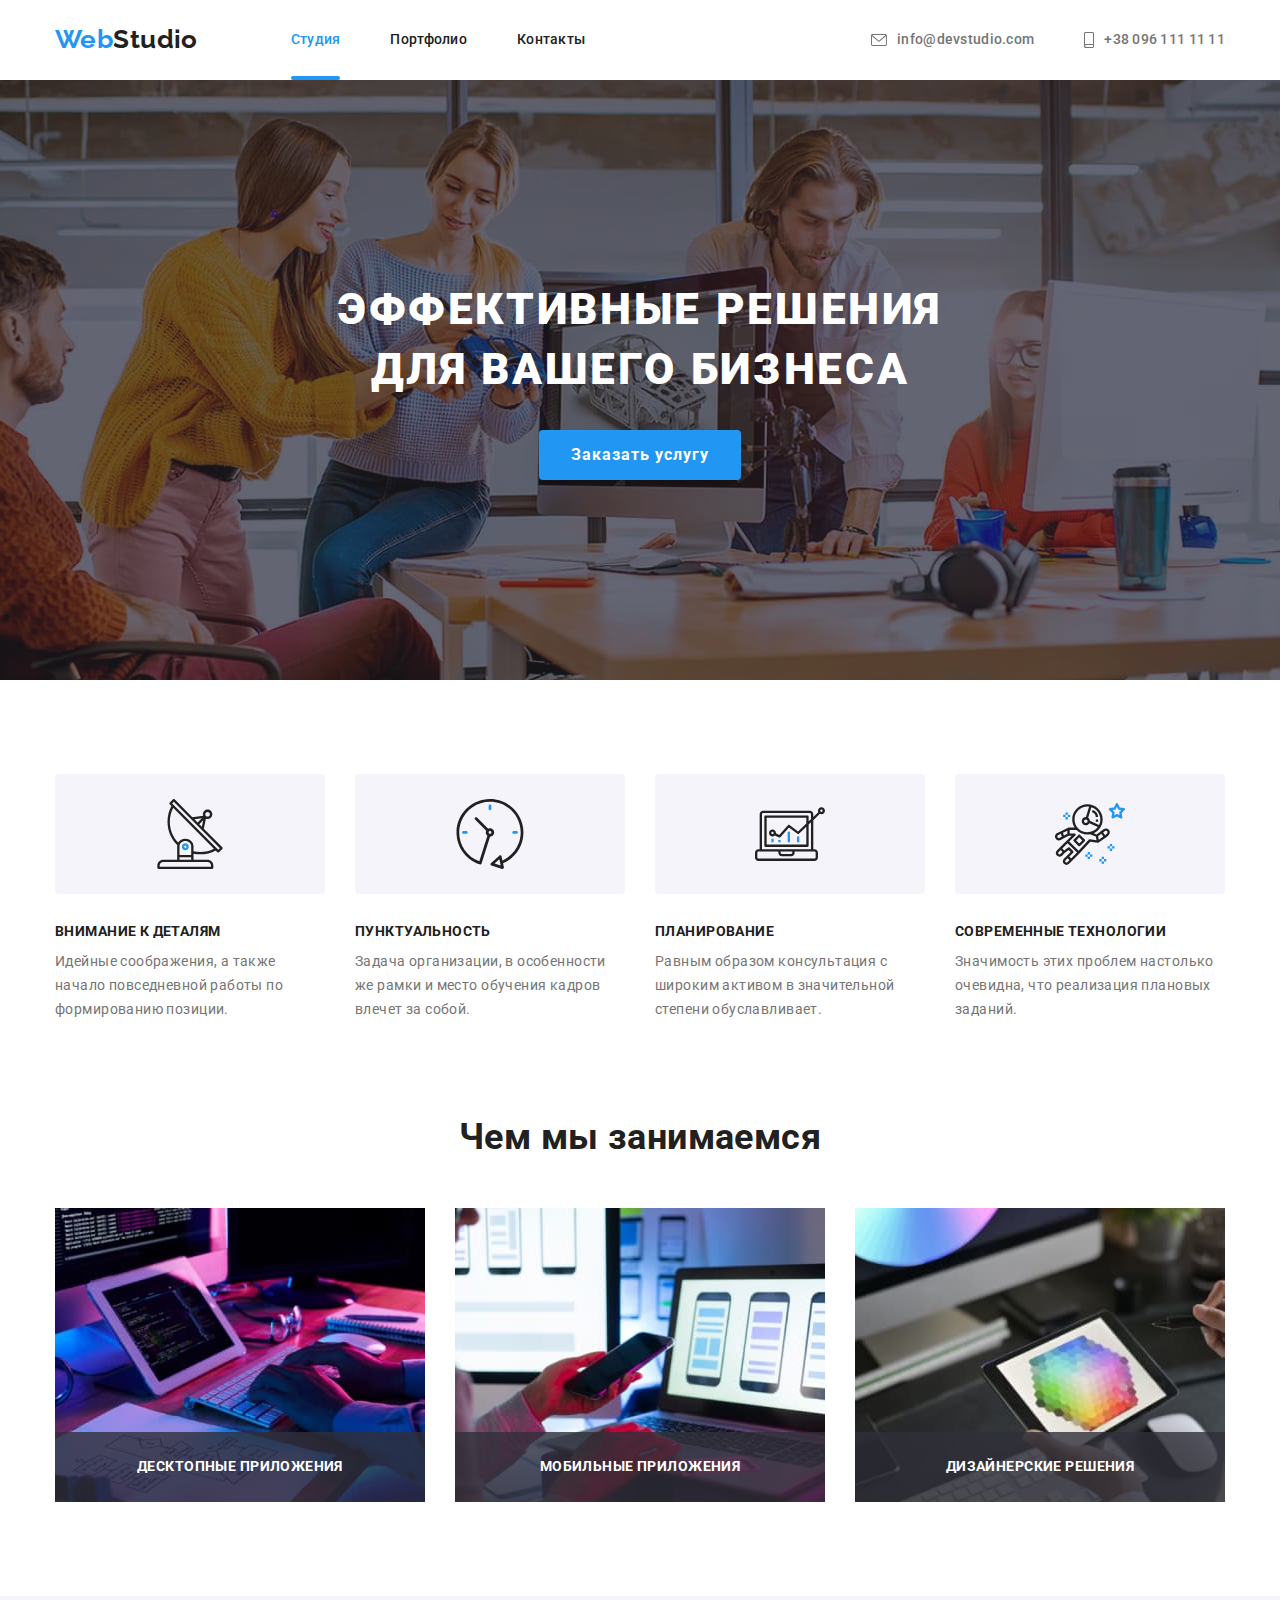
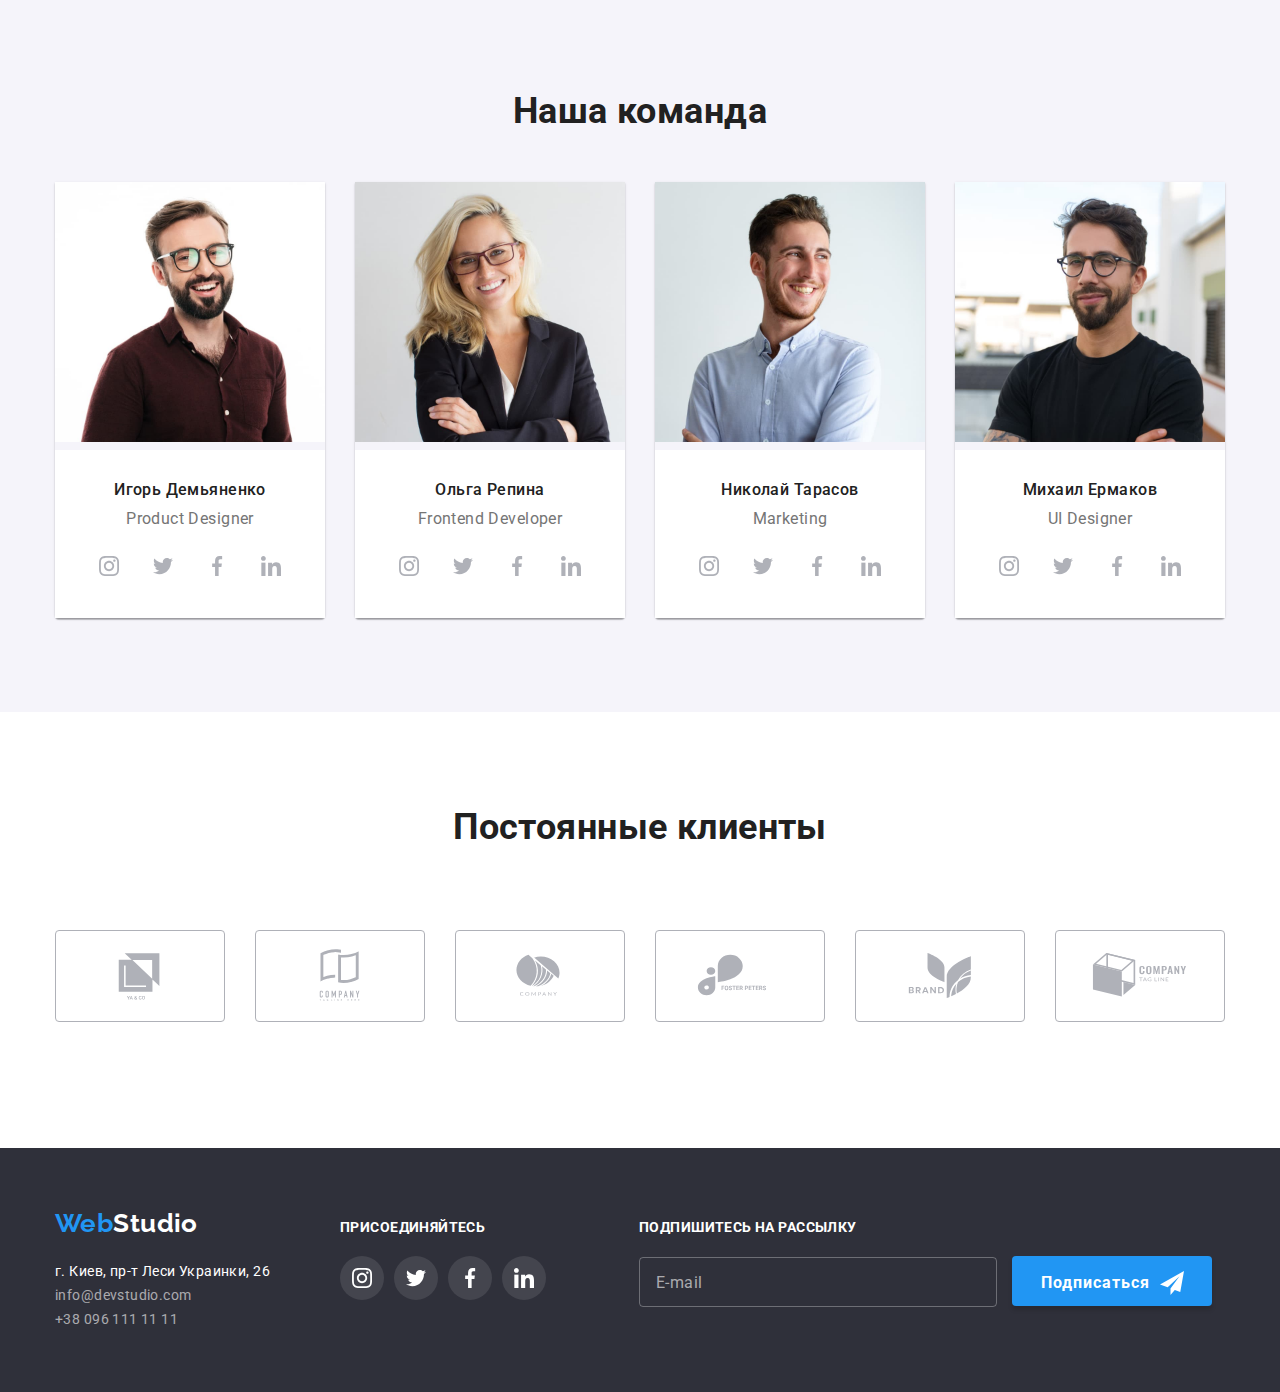
==== commit 9c083277: "Home work Finish" ====
--- a/index.html
+++ b/index.html
@@ -15,7 +15,6 @@
       rel="stylesheet"
       href="https://cdnjs.cloudflare.com/ajax/libs/modern-normalize/1.1.0/modern-normalize.min.css"
     />
-    <link rel="stylesheet" href="./css/styles.css" />
     <link rel="stylesheet" href="./css/main.min.css" />
   </head>
 
--- a/css/main.min.css
+++ b/css/main.min.css
@@ -1,2 +1,2 @@
-body{color:#757575;font-family:"Roboto",sans-serif;background-color:#fff;letter-spacing:0.03em;font-size:14px;line-height:1.71}h1,h2,h3,h4,h5,h6,p,ul{margin-top:0;margin-bottom:0}.container{width:1200px;padding-left:15px;padding-right:15px;margin:0 auto}.section{padding-top:94px;padding-bottom:94px}.image{display:block}.title{color:#212121;font-weight:700;font-size:inherit;line-height:1.14}.list{list-style:none;padding:0;margin:0}.link{text-decoration:none}.container.header{display:-webkit-box;display:-ms-flexbox;display:flex;-webkit-box-align:center;-ms-flex-align:center;align-items:center}.site-nav{display:-webkit-box;display:-ms-flexbox;display:flex;margin-left:93px;font-weight:500;line-height:1.14;letter-spacing:0.02em}.site-nav .item+.item{margin-left:50px}.site-nav .link{display:block;padding-top:32px;padding-bottom:32px;color:#212121;-webkit-transition:color 250ms cubic-bezier(0.4, 0, 0.2, 1);transition:color 250ms cubic-bezier(0.4, 0, 0.2, 1)}.site-nav .link.next{position:relative}.site-nav .link:hover,.site-nav .link:hover{color:#2196f3}.site-nav .link.current{color:#2196f3;position:relative}.link.next::after{content:'';position:absolute;left:0;bottom:0;display:block;width:100%;height:4px;background-color:#2196f3;border-radius:2px;-webkit-transform:scaleX(0);transform:scaleX(0);-webkit-transition:-webkit-transform 250ms cubic-bezier(0.4, 0, 0.2, 1);transition:-webkit-transform 250ms cubic-bezier(0.4, 0, 0.2, 1);transition:transform 250ms cubic-bezier(0.4, 0, 0.2, 1);transition:transform 250ms cubic-bezier(0.4, 0, 0.2, 1), -webkit-transform 250ms cubic-bezier(0.4, 0, 0.2, 1)}.link.next:hover::after{-webkit-transform:scaleX(1);transform:scaleX(1)}.link.current:after{content:'';position:absolute;left:0;bottom:0;display:block;width:100%;height:4px;background-color:#2196f3;border-radius:2px}.contacts.list{display:-webkit-box;display:-ms-flexbox;display:flex;margin-left:auto}.contacts.list .item+.item{margin-left:50px}.contacts .link{display:-webkit-box;display:-ms-flexbox;display:flex;-webkit-box-align:center;-ms-flex-align:center;align-items:center;font-style:normal;color:inherit;font-weight:500;font-size:14px;line-height:1.14;letter-spacing:0.02em;padding-top:32px;padding-bottom:32px;color:#757575;-webkit-transition:color 250ms cubic-bezier(0.4, 0, 0.2, 1);transition:color 250ms cubic-bezier(0.4, 0, 0.2, 1)}.contacts .link:hover,.contacts .link:focus{color:#2196f3}.icon-envelope{fill:currentColor;margin-right:10px}.icon-smartphone{fill:currentColor;margin-right:10px}.clients__title{margin-bottom:50px;font-weight:700;font-size:36px;line-height:1.17;text-align:center}.section.footer{padding-top:60px;padding-bottom:60px;background-color:#2f303a}.footer.flex{display:-webkit-box;display:-ms-flexbox;display:flex;-webkit-box-align:baseline;-ms-flex-align:baseline;align-items:baseline}.contacts-sup .link{color:rgba(255,255,255,0.6);font-style:normal;-webkit-transition:color 250ms cubic-bezier(0.4, 0, 0.2, 1);transition:color 250ms cubic-bezier(0.4, 0, 0.2, 1)}.contacts-sup .link:hover,.contacts-sup .link:focus{color:#2196f3}.location.link{color:var(--white-color)}
+body{color:#757575;font-family:"Roboto",sans-serif;background-color:#fff;letter-spacing:0.03em;font-size:14px;line-height:1.71}h1,h2,h3,h4,h5,h6,p,ul{margin-top:0;margin-bottom:0}.container{width:1200px;padding-left:15px;padding-right:15px;margin:0 auto}.section{padding-top:94px;padding-bottom:94px}.image{display:block}.title{color:#212121;font-weight:700;font-size:inherit;line-height:1.14}.list{list-style:none;padding:0;margin:0}.link{text-decoration:none}.container.header{display:-webkit-box;display:-ms-flexbox;display:flex;-webkit-box-align:center;-ms-flex-align:center;align-items:center}.section-header.border{border-bottom:1px solid #eee}.site-nav{display:-webkit-box;display:-ms-flexbox;display:flex;margin-left:93px;font-weight:500;line-height:1.14;letter-spacing:0.02em}.site-nav .item+.item{margin-left:50px}.site-nav .link{display:block;padding-top:32px;padding-bottom:32px;color:#212121;-webkit-transition:color 250ms cubic-bezier(0.4, 0, 0.2, 1);transition:color 250ms cubic-bezier(0.4, 0, 0.2, 1)}.site-nav .link.next{position:relative}.site-nav .link:hover,.site-nav .link:hover{color:#2196f3}.site-nav .link.current{color:#2196f3;position:relative}.link.next::after{content:'';position:absolute;left:0;bottom:0;display:block;width:100%;height:4px;background-color:#2196f3;border-radius:2px;-webkit-transform:scaleX(0);transform:scaleX(0);-webkit-transition:-webkit-transform 250ms cubic-bezier(0.4, 0, 0.2, 1);transition:-webkit-transform 250ms cubic-bezier(0.4, 0, 0.2, 1);transition:transform 250ms cubic-bezier(0.4, 0, 0.2, 1);transition:transform 250ms cubic-bezier(0.4, 0, 0.2, 1), -webkit-transform 250ms cubic-bezier(0.4, 0, 0.2, 1)}.link.next:hover::after{-webkit-transform:scaleX(1);transform:scaleX(1)}.link.current:after{content:'';position:absolute;left:0;bottom:0;display:block;width:100%;height:4px;background-color:#2196f3;border-radius:2px}.contacts.list{display:-webkit-box;display:-ms-flexbox;display:flex;margin-left:auto}.contacts.list .item+.item{margin-left:50px}.contacts .link{display:-webkit-box;display:-ms-flexbox;display:flex;-webkit-box-align:center;-ms-flex-align:center;align-items:center;font-style:normal;color:inherit;font-weight:500;font-size:14px;line-height:1.14;letter-spacing:0.02em;padding-top:32px;padding-bottom:32px;color:#757575;-webkit-transition:color 250ms cubic-bezier(0.4, 0, 0.2, 1);transition:color 250ms cubic-bezier(0.4, 0, 0.2, 1)}.contacts .link:hover,.contacts .link:focus{color:#2196f3}.icon-envelope{fill:currentColor;margin-right:10px}.icon-smartphone{fill:currentColor;margin-right:10px}.logo{color:#2196f3;font-family:"Raleway",sans-serif,sans-serif;font-weight:700;font-size:26px;line-height:1.19}.logo.link.header{display:block;padding-top:24px;padding-bottom:25px}.studio{color:#212121}.studio-sup{color:#fff}.section.hero{padding-top:200px;padding-bottom:200px;background-color:#2f303a;max-width:1600px;height:600px;margin-left:auto;margin-right:auto;background-image:-webkit-gradient(linear, left top, right top, from(rgba(47,48,58,0.4)), to(rgba(47,48,58,0.4))),url("../images/webstudio/hero.jpg");background-image:linear-gradient(to right, rgba(47,48,58,0.4), rgba(47,48,58,0.4)),url("../images/webstudio/hero.jpg");background-repeat:no-repeat;background-position:center;background-size:cover;text-align:center}.hero-title{margin-bottom:30px;color:#fff;font-weight:900;font-size:44px;line-height:1.36;letter-spacing:0.06em;text-transform:uppercase}.backdrop{position:fixed;width:100%;height:100%;top:0;left:0;z-index:1;background-color:rgba(0,0,0,0.2);opacity:1;-webkit-transition:opacity 250ms cubic-bezier(0.4, 0, 0.2, 1);transition:opacity 250ms cubic-bezier(0.4, 0, 0.2, 1)}.backdrop.is-hidden{opacity:0;pointer-events:none;visibility:hidden}.backdrop.is-hidden .modal{-webkit-transform:translate(-50%, -50%) scale(0.5);transform:translate(-50%, -50%) scale(0.5)}.modal{position:absolute;top:50%;left:50%;width:528px;padding:40px;background-color:#fff;-webkit-box-shadow:0px 1px 3px rgba(0,0,0,0.12),0px 1px 1px rgba(0,0,0,0.14),0px 2px 1px rgba(0,0,0,0.2);box-shadow:0px 1px 3px rgba(0,0,0,0.12),0px 1px 1px rgba(0,0,0,0.14),0px 2px 1px rgba(0,0,0,0.2);border-radius:4px;-webkit-transform:translate(-50%, -50%) scale(1);transform:translate(-50%, -50%) scale(1);-webkit-transition:-webkit-transform 250ms cubic-bezier(0.4, 0, 0.2, 1);transition:-webkit-transform 250ms cubic-bezier(0.4, 0, 0.2, 1);transition:transform 250ms cubic-bezier(0.4, 0, 0.2, 1);transition:transform 250ms cubic-bezier(0.4, 0, 0.2, 1), -webkit-transform 250ms cubic-bezier(0.4, 0, 0.2, 1)}.text-modal{display:-webkit-box;display:-ms-flexbox;display:flex;-webkit-box-pack:center;-ms-flex-pack:center;justify-content:center;margin-bottom:12px;font-weight:700;font-size:20px;line-height:1.15;color:#212121;text-align:center}.user-form{text-align:center}.user-info{display:block;position:relative;text-align:left;-webkit-transition:fill 250ms cubic-bezier(0.4, 0, 0.2, 1);transition:fill 250ms cubic-bezier(0.4, 0, 0.2, 1)}.user-info:hover,.user-info:focus{fill:#2196f3}.user-text{display:block;padding-bottom:4px;text-align:left;font-size:12px;line-height:1.17;letter-spacing:0.01em}.form-input{width:100%;height:40px;outline:none;padding-left:42px;padding-top:12px;padding-bottom:12px;border:1px solid rgba(33,33,33,0.2);border-radius:4px;margin-bottom:10px;-webkit-transition:border-color 250ms cubic-bezier(0.4, 0, 0.2, 1);transition:border-color 250ms cubic-bezier(0.4, 0, 0.2, 1)}.form-input:focus,.form-input:hover{border-color:#2196f3}.form-icon{position:absolute;top:32px;left:15px}.form-policity-group{display:-webkit-box;display:-ms-flexbox;display:flex;-webkit-box-align:center;-ms-flex-align:center;align-items:center;padding-left:12px}.form-policity-terms{color:#2196f3}.textarea{display:block;width:100%;min-height:120px;margin-bottom:20px;padding-left:16px;padding-top:12px;resize:none;outline:none;font-size:12px;line-height:1.17;letter-spacing:0.01em;border-radius:4px;border:1px solid rgba(33,33,33,0.2);-webkit-transition:border-color 250ms cubic-bezier(0.4, 0, 0.2, 1);transition:border-color 250ms cubic-bezier(0.4, 0, 0.2, 1)}.textarea:hover,.textarea:focus{border-color:#2196f3}.textarea::-webkit-input-placeholder{font-size:14px;line-height:1.14;letter-spacing:0.01em;color:rgba(117,117,117,0.5)}.textarea:-ms-input-placeholder{font-size:14px;line-height:1.14;letter-spacing:0.01em;color:rgba(117,117,117,0.5)}.textarea::-ms-input-placeholder{font-size:14px;line-height:1.14;letter-spacing:0.01em;color:rgba(117,117,117,0.5)}.textarea::placeholder{font-size:14px;line-height:1.14;letter-spacing:0.01em;color:rgba(117,117,117,0.5)}.visually-hidden{position:absolute;white-space:nowrap;width:1px;height:1px;overflow:hidden;border:0;padding:0;clip:rect(0 0 0 0);-webkit-clip-path:inset(50%);clip-path:inset(50%);margin:-1px}.custom-checkbox{width:16px;height:15px;display:-webkit-box;display:-ms-flexbox;display:flex;-webkit-box-align:center;-ms-flex-align:center;align-items:center;-webkit-box-pack:center;-ms-flex-pack:center;justify-content:center;margin-right:7px;outline:2px solid var(--title-text-color);outline-offset:-2px;border-radius:2px;background-color:transparent;-webkit-transition:background-color 250ms var(--timing-function);transition:background-color 250ms var(--timing-function)}.custom-checkbox-icon{opacity:0;fill:#fff;-webkit-transition:opacity 250ms cubic-bezier(0.4, 0, 0.2, 1);transition:opacity 250ms cubic-bezier(0.4, 0, 0.2, 1)}.checkbox:checked+.custom-checkbox{background-color:#2196f3;outline:transparent}.checkbox:checked+.custom-checkbox .custom-checkbox-icon{opacity:1}.button-submit{min-width:200px;margin-top:30px;padding-top:10px;padding-bottom:10px;font-weight:700;font-size:16px;line-height:1.88;letter-spacing:0.06em;text-align:center;color:#fff;background-color:#2196f3;border:none;cursor:pointer;-webkit-box-shadow:0px 4px 4px rgba(0,0,0,0.15);box-shadow:0px 4px 4px rgba(0,0,0,0.15);border-radius:4px;-webkit-transition:background-color 250ms cubic-bezier(0.4, 0, 0.2, 1);transition:background-color 250ms cubic-bezier(0.4, 0, 0.2, 1)}.button-submit:hover,.button-submit:focus{background-color:#188ce8}.button-closed{position:absolute;top:8px;right:8px;display:-webkit-box;display:-ms-flexbox;display:flex;-webkit-box-align:center;-ms-flex-align:center;align-items:center;width:30px;height:30px;cursor:pointer;border-radius:50%;border:1px solid rgba(0,0,0,0.1);background-color:transparent;-webkit-transition:background-color 250ms cubic-bezier(0.4, 0, 0.2, 1),fill 250ms cubic-bezier(0.4, 0, 0.2, 1);transition:background-color 250ms cubic-bezier(0.4, 0, 0.2, 1),fill 250ms cubic-bezier(0.4, 0, 0.2, 1)}.button-closed:focus,.button-closed:hover{fill:#2196f3}.work-section{padding-top:0px}.work__title{margin-bottom:50px;font-weight:700;font-size:36px;line-height:1.17;text-align:center}.work__list{display:-webkit-box;display:-ms-flexbox;display:flex}.work__list .work__item+.work__item{margin-left:30px}.work__title-image{color:#fff;text-transform:uppercase;text-align:center}.work__thumb{position:absolute;width:370px;height:70px;background:rgba(47,48,58,0.8);display:-webkit-box;display:-ms-flexbox;display:flex;-webkit-box-pack:center;-ms-flex-pack:center;justify-content:center;-webkit-box-align:center;-ms-flex-align:center;align-items:center;bottom:0}.work__item{position:relative}.work__image{display:block}.benefits__title{color:#212121;font-weight:700;font-size:inherit;line-height:1.14;text-transform:uppercase;margin-bottom:10px}.benefits__title.never{position:absolute;width:1px;height:1px;margin:-1px;border:0;padding:0;white-space:nowrap;-webkit-clip-path:inset(100%);clip-path:inset(100%);clip:rect(0 0 0 0);overflow:hidden}.benefits__list .benefits__item{width:270px}.benefits__list{display:-webkit-box;display:-ms-flexbox;display:flex}.benefits__list .benefits__item+.benefits__item{margin-left:30px}.benefits__icon{background-color:#f5f4fa;display:-webkit-box;display:-ms-flexbox;display:flex;-webkit-box-pack:center;-ms-flex-pack:center;justify-content:center;-webkit-box-align:center;-ms-flex-align:center;align-items:center;width:270px;height:120px;margin-bottom:30px;border-radius:4px}.conteiner-team{padding-top:30px;padding-bottom:30px;background-color:#fff}.section.team{background-color:#f5f4fa}.text-team{font-size:16px;line-height:1.19;text-align:center}.title.team{margin-bottom:50px;font-weight:700;font-size:36px;line-height:1.17;text-align:center}.title.name{font-weight:500;font-size:16px;line-height:1.19;margin-bottom:10px;text-align:center}.list.team{display:-webkit-box;display:-ms-flexbox;display:flex}.list.team .item+.item{margin-left:30px}.item.team{-webkit-box-shadow:0px 1px 3px rgba(0,0,0,0.12),0px 1px 1px rgba(0,0,0,0.14),0px 2px 1px rgba(0,0,0,0.2);box-shadow:0px 1px 3px rgba(0,0,0,0.12),0px 1px 1px rgba(0,0,0,0.14),0px 2px 1px rgba(0,0,0,0.2);border-radius:0px 0px 4px 4px}.social-list{display:-webkit-box;display:-ms-flexbox;display:flex;-webkit-box-align:center;-ms-flex-align:center;align-items:center;-webkit-box-pack:center;-ms-flex-pack:center;justify-content:center;margin-top:16px;list-style:none;padding:0}.social-item:not(:last-child){margin-right:10px}.social.link{display:-webkit-box;display:-ms-flexbox;display:flex;-webkit-box-align:center;-ms-flex-align:center;align-items:center;-webkit-box-pack:center;-ms-flex-pack:center;justify-content:center;width:44px;height:44px;border-radius:50%;color:#afb1b8;background-color:#fff;-webkit-transition:background-color 250ms cubic-bezier(0.4, 0, 0.2, 1),color 250ms cubic-bezier(0.4, 0, 0.2, 1);transition:background-color 250ms cubic-bezier(0.4, 0, 0.2, 1),color 250ms cubic-bezier(0.4, 0, 0.2, 1)}.social.link:hover,.social.link:focus{color:#fff;background-color:#2196f3}.social-icon{fill:currentColor}.clients__title{margin-bottom:50px;font-weight:700;font-size:36px;line-height:1.17;text-align:center}.clients__list{display:-webkit-box;display:-ms-flexbox;display:flex;-webkit-box-pack:center;-ms-flex-pack:center;justify-content:center;padding-top:32px;padding-bottom:32px}.clients__link{display:-webkit-box;display:-ms-flexbox;display:flex;-webkit-box-align:center;-ms-flex-align:center;align-items:center;-webkit-box-pack:center;-ms-flex-pack:center;justify-content:center;width:170px;height:92px;border:1px solid #afb1b8;border-radius:4px;color:#afb1b8;-webkit-transition:color 250ms cubic-bezier(0.4, 0, 0.2, 1),border-color 250ms cubic-bezier(0.4, 0, 0.2, 1);transition:color 250ms cubic-bezier(0.4, 0, 0.2, 1),border-color 250ms cubic-bezier(0.4, 0, 0.2, 1)}.clients__link:hover{border-color:#2196f3;color:#2196f3}.clients__icon{fill:currentColor}.clients__item{margin-right:30px}.clients__item:last-child{margin-right:0}.section.footer{padding-top:60px;padding-bottom:60px;background-color:#2f303a}.footer.flex{display:-webkit-box;display:-ms-flexbox;display:flex;-webkit-box-align:baseline;-ms-flex-align:baseline;align-items:baseline}.address{margin-top:20px}.contacts-sup .link{color:rgba(255,255,255,0.6);font-style:normal;-webkit-transition:color 250ms cubic-bezier(0.4, 0, 0.2, 1);transition:color 250ms cubic-bezier(0.4, 0, 0.2, 1)}.contacts-sup .link:hover,.contacts-sup .link:focus{color:#2196f3}.location.link{color:#fff}.footer.form{margin-left:93px}.footer-input{width:358px;height:50px;padding-left:16px;padding-top:15px;padding-bottom:15px;font-size:16px;line-height:1.25;letter-spacing:inherit;color:#fff;background-color:transparent;border:1px solid rgba(255,255,255,0.3);drop-shadow:0px 4px 4px rgba(0,0,0,0.15);border-radius:4px}.footer-input::-webkit-input-placeholder{color:rgba(255,255,255,0.6)}.footer-input:-ms-input-placeholder{color:rgba(255,255,255,0.6)}.footer-input::-ms-input-placeholder{color:rgba(255,255,255,0.6)}.footer-input::placeholder{color:rgba(255,255,255,0.6)}.footer-input:hover,.footer-input:focus{border-color:#fff}.footer-submit{min-width:200px;height:50px;margin-left:12px;font-weight:700;font-size:16px;letter-spacing:0.06em;color:#fff;padding-bottom:10px;background-color:#2196f3;cursor:pointer;border:none;border-radius:4px;-webkit-box-shadow:0px 4px 4px rgba(0,0,0,0.15);box-shadow:0px 4px 4px rgba(0,0,0,0.15)}.footer-submit:hover,.footer-submit:focus{background-color:#188ce8}.footer-button{display:-webkit-box;display:-ms-flexbox;display:flex;-webkit-box-align:center;-ms-flex-align:center;align-items:center;-webkit-box-pack:center;-ms-flex-pack:center;justify-content:center;padding-top:13px}.title.form{color:#fff;text-transform:uppercase;margin-bottom:20px}.icon-footer-form{fill:currentColor;margin-left:10px}.social-link{margin-left:70px;min-width:206px}.social-list.footer{display:-webkit-box;display:-ms-flexbox;display:flex;-webkit-box-align:center;-ms-flex-align:center;align-items:center;-webkit-box-pack:start;-ms-flex-pack:start;justify-content:flex-start;margin-top:16px;list-style:none;padding:0}.social-link-footer.link{display:-webkit-box;display:-ms-flexbox;display:flex;-webkit-box-align:center;-ms-flex-align:center;align-items:center;-webkit-box-pack:center;-ms-flex-pack:center;justify-content:center;color:#fff;background-color:rgba(255,255,255,0.1);width:44px;height:44px;border-radius:50%;-webkit-transition:background-color 250ms cubic-bezier(0.4, 0, 0.2, 1);transition:background-color 250ms cubic-bezier(0.4, 0, 0.2, 1)}.social-link-footer.link:hover,.social-link-footer.link:focus{background-color:#2196f3}.list.social{display:-webkit-box;display:-ms-flexbox;display:flex}.title.social{color:#fff;text-transform:uppercase;margin-bottom:20px}.list.filtr{display:-webkit-box;display:-ms-flexbox;display:flex;margin-bottom:34px;-webkit-box-pack:center;-ms-flex-pack:center;justify-content:center}.list.filtr .item-filtr+.item-filtr{margin-left:8px}.list.post{display:-webkit-box;display:-ms-flexbox;display:flex;-ms-flex-wrap:wrap;flex-wrap:wrap}.list.post .item{width:370px;margin-right:30px;margin-bottom:30px}.list.post .item:nth-child(3n){margin-right:0px}.list.post .item:nth-last-child(-n+3){margin-bottom:0}.list.post .item:hover{-webkit-box-shadow:0px 1px 1px rgba(0,0,0,0.12),0px 4px 4px rgba(0,0,0,0.06),1px 4px 6px rgba(0,0,0,0.16);box-shadow:0px 1px 1px rgba(0,0,0,0.12),0px 4px 4px rgba(0,0,0,0.06),1px 4px 6px rgba(0,0,0,0.16)}.content{padding:20px 24px}.link.post{color:inherit;-webkit-transition:-webkit-box-shadow 250ms cubic-bezier(0.4, 0, 0.2, 1);transition:-webkit-box-shadow 250ms cubic-bezier(0.4, 0, 0.2, 1);transition:box-shadow 250ms cubic-bezier(0.4, 0, 0.2, 1);transition:box-shadow 250ms cubic-bezier(0.4, 0, 0.2, 1), -webkit-box-shadow 250ms cubic-bezier(0.4, 0, 0.2, 1)}.text-portf{font-size:16px;line-height:1.88}.title-never{position:absolute;width:1px;height:1px;margin:-1px;border:0;padding:0;white-space:nowrap;-webkit-clip-path:inset(100%);clip-path:inset(100%);clip:rect(0 0 0 0);overflow:hidden}.title.portf{font-weight:700;font-size:18px;line-height:2;letter-spacing:0.06em;margin-bottom:4px}.border{border-left:1px solid #eee;border-right:1px solid #eee;border-bottom:1px solid #eee}.post-image-thumb{position:relative;overflow:hidden}.card-overlay{position:absolute;top:0;left:0;width:100%;height:100%;padding:63px 24px;font-size:18px;line-height:1.55;color:#fff;background-color:rgba(33,150,243,0.9);-webkit-transform:translateY(100%);transform:translateY(100%);-webkit-transition:-webkit-transform 250ms cubic-bezier(0.4, 0, 0.2, 1);transition:-webkit-transform 250ms cubic-bezier(0.4, 0, 0.2, 1);transition:transform 250ms cubic-bezier(0.4, 0, 0.2, 1);transition:transform 250ms cubic-bezier(0.4, 0, 0.2, 1), -webkit-transform 250ms cubic-bezier(0.4, 0, 0.2, 1)}.link.post:hover .card-overlay,.link.post:focus .card-overlay{-webkit-transform:translateY(0%);transform:translateY(0%)}.button{display:inline-block;border:none;padding:6px 22px;color:#212121;background-color:#f5f4fa;cursor:pointer;font-weight:500;font-size:16px;line-height:1.63;letter-spacing:inherit;font-family:inherit;border-radius:4px;-webkit-transition:background-color 250ms cubic-bezier(0.4, 0, 0.2, 1);transition:background-color 250ms cubic-bezier(0.4, 0, 0.2, 1)}.button:hover,.button:focus{background-color:#2196f3;color:#fff;-webkit-filter:drop-shadow(0px 4px 4px rgba(0,0,0,0.25));filter:drop-shadow(0px 4px 4px rgba(0,0,0,0.25))}.button.primary{min-width:200px;color:#fff;font-weight:700;font-size:16px;line-height:1.88;-webkit-box-align:center;-ms-flex-align:center;align-items:center;text-align:center;letter-spacing:0.06em;background-color:#2196f3;cursor:pointer;border-radius:4px;padding:10px 32px;-webkit-box-shadow:0px 4px 4px rgba(0,0,0,0.15);box-shadow:0px 4px 4px rgba(0,0,0,0.15);-webkit-transition:background-color 250ms cubic-bezier(0.4, 0, 0.2, 1);transition:background-color 250ms cubic-bezier(0.4, 0, 0.2, 1)}.button.primary:hover,.button.primary:focus{background-color:#188ce8}.list .button.current{background-color:#2196f3;color:#fff}
 /*# sourceMappingURL=main.min.css.map */